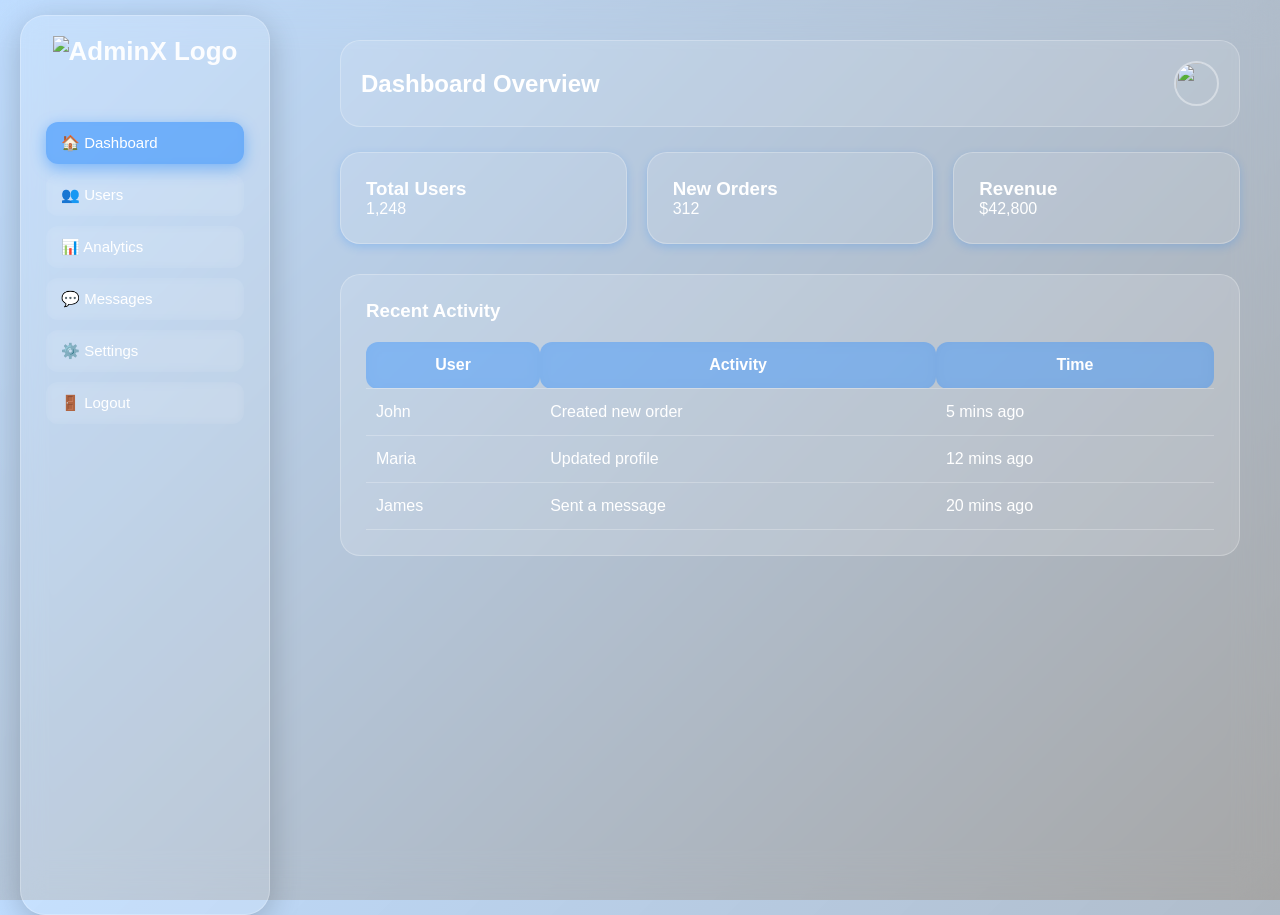
==== index.html @ 6571452d "Add files via upload" ====
<!DOCTYPE html>
<html lang="en">
<head>
    <meta charset="UTF-8">
    <meta name="viewport" content="width=device-width, initial-scale=1.0">
    <title>Dashboard | AdminX</title>
    <link rel="stylesheet" href="assets/css/style.css">
</head>
<body>

    <!-- SIDEBAR -->
    <div class="sidebar">
        <div class="logo">
            <img src="assets/logo/logo.svg" alt="AdminX Logo">
        </div>

        <a href="index.html" class="active">🏠 Dashboard</a>
        <a href="users.html">👥 Users</a>
        <a href="analytics.html">📊 Analytics</a>
        <a href="messages.html">💬 Messages</a>
        <a href="settings.html">⚙️ Settings</a>
        <a href="login.html">🚪 Logout</a>
    </div>

    <!-- MAIN CONTENT -->
    <div class="main-content">

        <div class="topbar">
            <h2>Dashboard Overview</h2>
            <img src="assets/img/profile.jpg" class="user-img">
        </div>

        <div class="card-row">
            <div class="small-card">
                <h3>Total Users</h3>
                <p>1,248</p>
            </div>
            <div class="small-card">
                <h3>New Orders</h3>
                <p>312</p>
            </div>
            <div class="small-card">
                <h3>Revenue</h3>
                <p>$42,800</p>
            </div>
        </div>

        <div class="glass-card">
            <h3>Recent Activity</h3>
            <table>
                <tr>
                    <th>User</th>
                    <th>Activity</th>
                    <th>Time</th>
                </tr>
                <tr>
                    <td>John</td>
                    <td>Created new order</td>
                    <td>5 mins ago</td>
                </tr>
                <tr>
                    <td>Maria</td>
                    <td>Updated profile</td>
                    <td>12 mins ago</td>
                </tr>
                <tr>
                    <td>James</td>
                    <td>Sent a message</td>
                    <td>20 mins ago</td>
                </tr>
            </table>
        </div>

    </div>

</body>
</html>
---- assets/css/style.css ----
/* -------------------------------------------------
   GLOBAL STYLES — Glassmorphism Admin Dashboard
   Theme: Blue (Premium)
---------------------------------------------------*/

* {
    margin: 0;
    padding: 0;
    box-sizing: border-box;
    font-family: "Poppins", sans-serif;
}

body {
    background: linear-gradient(135deg, rgba(0, 119, 255, 0.25), rgba(0, 0, 0, 0.35)),
                url('../img/bg.jpg');
    background-size: cover;
    background-position: center;
    backdrop-filter: blur(20px);
    height: 100vh;
    overflow-x: hidden;
}

/* -------------------------------------------------
   SIDEBAR (Rounded Glass)
---------------------------------------------------*/
.sidebar {
    width: 250px;
    height: 100vh;
    position: fixed;
    left: 20px;
    top: 15px;
    border-radius: 25px;
    padding: 20px 25px;
    background: rgba(255, 255, 255, 0.12);
    border: 1px solid rgba(255, 255, 255, 0.25);
    box-shadow: 0 8px 32px rgba(0, 0, 0, 0.2);
    backdrop-filter: blur(15px);
}

.logo {
    font-size: 26px;
    font-weight: 700;
    color: white;
    margin-bottom: 30px;
    text-align: center;
}
.logo img {
    width: 160px;
    opacity: 0.95;
    margin-bottom: 25px;
}

.sidebar a {
    display: block;
    padding: 12px 15px;
    margin: 10px 0;
    color: white;
    text-decoration: none;
    font-size: 15px;
    border-radius: 12px;
    transition: 0.3s;
    backdrop-filter: blur(5px);
}

.sidebar a:hover,
.sidebar .active {
    background: rgba(0, 119, 255, 0.45);
    box-shadow: 0 4px 15px rgba(0, 119, 255, 0.4);
}

/* Sidebar icon style */
.icon {
    margin-right: 10px;
    font-size: 18px;
}

/* -------------------------------------------------
   MAIN CONTENT
---------------------------------------------------*/
.main-content {
    margin-left: 300px;
    padding: 40px;
    color: white;
}

/* -------------------------------------------------
   TOPBAR (Glass)
---------------------------------------------------*/
.topbar {
    width: 100%;
    padding: 20px;
    background: rgba(255, 255, 255, 0.12);
    border-radius: 20px;
    border: 1px solid rgba(255, 255, 255, 0.25);
    backdrop-filter: blur(10px);
    display: flex;
    justify-content: space-between;
    align-items: center;
}

.user-img {
    width: 45px;
    height: 45px;
    border-radius: 50%;
    border: 2px solid rgba(255, 255, 255, 0.4);
}

/* -------------------------------------------------
   CARD / GLASS PANELS
---------------------------------------------------*/
.glass-card {
    background: rgba(255, 255, 255, 0.15);
    padding: 25px;
    border-radius: 20px;
    border: 1px solid rgba(255, 255, 255, 0.25);
    backdrop-filter: blur(12px);
    margin-top: 30px;
    color: white;
}

.card-row {
    display: flex;
    gap: 20px;
    margin-top: 25px;
}

.small-card {
    flex: 1;
    padding: 25px;
    border-radius: 20px;
    background: rgba(255, 255, 255, 0.10);
    border: 1px solid rgba(255, 255, 255, 0.25);
    backdrop-filter: blur(10px);
    box-shadow: 0 3px 10px rgba(0, 119, 255, 0.2);
    text-align: left;
}

/* -------------------------------------------------
   TABLE (Glass Table)
---------------------------------------------------*/
table {
    width: 100%;
    border-collapse: collapse;
    color: white;
    margin-top: 20px;
}

th, td {
    padding: 14px 10px;
    border-bottom: 1px solid rgba(255, 255, 255, 0.25);
}

th {
    background: rgba(0, 119, 255, 0.35);
    backdrop-filter: blur(8px);
    border-radius: 12px;
}

/* -------------------------------------------------
   FORMS (Settings + Login + Signup)
---------------------------------------------------*/
.form-card h3 {
    margin-bottom: 15px;
}

input, select {
    width: 100%;
    padding: 12px;
    margin: 10px 0 20px;
    border-radius: 12px;
    border: none;
    outline: none;
    background: rgba(255, 255, 255, 0.2);
    color: white;
    backdrop-filter: blur(6px);
}

.save-btn {
    width: 100%;
    padding: 14px;
    border: none;
    border-radius: 12px;
    background: rgba(0, 119, 255, 0.65);
    box-shadow: 0 4px 12px rgba(0, 119, 255, 0.4);
    color: white;
    font-size: 16px;
    cursor: pointer;
    margin-top: 15px;
    transition: 0.3s;
}

.save-btn:hover {
    background: rgba(0, 119, 255, 0.9);
}

/* -------------------------------------------------
   TOGGLE SWITCH (Settings Preferences)
---------------------------------------------------*/
.toggle-row {
    display: flex;
    justify-content: space-between;
    margin: 15px 0;
}

.toggle-switch {
    position: relative;
    width: 50px;
    height: 25px;
}

.toggle-switch input {
    display: none;
}

.slider {
    position: absolute;
    cursor: pointer;
    background: rgba(255, 255, 255, 0.4);
    border-radius: 34px;
    top: 0; left: 0; right: 0; bottom: 0;
    transition: 0.4s;
}

.slider:before {
    position: absolute;
    content: "";
    height: 19px;
    width: 19px;
    left: 3px;
    bottom: 3px;
    background: white;
    border-radius: 50%;
    transition: 0.4s;
}

input:checked + .slider {
    background: rgba(0, 119, 255, 0.9);
}

input:checked + .slider:before {
    transform: translateX(24px);
}

/* -------------------------------------------------
   RESPONSIVE DESIGN
---------------------------------------------------*/
@media (max-width: 900px) {

    .sidebar {
        display: none;
    }

    .main-content {
        margin-left: 0;
    }

    body {
        padding: 15px;
    }

    .card-row {
        flex-direction: column;
    }
}

@media (max-width: 500px) {

    .topbar {
        flex-direction: column;
        gap: 10px;
        text-align: center;
    }

    .user-img {
        width: 38px;
        height: 38px;
    }
}
/* --- ANALYTICS PAGE --- */

.grid {
    display: grid;
    grid-template-columns: repeat(auto-fit, minmax(280px, 1fr));
    gap: 25px;
    margin-top: 25px;
}

.analytics-card {
    padding: 20px;
    background: rgba(255,255,255,0.25);
    border-radius: 18px;
    backdrop-filter: blur(18px);
    border: 1px solid rgba(255,255,255,0.25);
}

.analytics-card h3 {
    font-size: 20px;
    margin-bottom: 15px;
}

/* Fake Graph Visualization (placeholder) */
.fake-chart {
    width: 100%;
    height: 140px;
    background: linear-gradient(to right, #d7e8ff, #c2dcff);
    border-radius: 10px;
    opacity: 0.65;
}
/* --- USERS PAGE --- */

/* Search bar */
.search-box input {
    width: 100%;
    padding: 14px 18px;
    border-radius: 12px;
    border: 1px solid rgba(255,255,255,0.25);
    background: rgba(255,255,255,0.25);
    color: #000;
    backdrop-filter: blur(14px);
    font-size: 16px;
    outline: none;
}

/* Section title */
.section-title {
    margin: 30px 0 10px;
    font-size: 22px;
}

/* User Cards */
.user-card-grid {
    display: grid;
    grid-template-columns: repeat(auto-fit, minmax(230px, 1fr));
    gap: 25px;
}

.user-card {
    padding: 20px;
    text-align: center;
    border-radius: 18px;
    background: rgba(255,255,255,0.3);
    backdrop-filter: blur(18px);
    border: 1px solid rgba(255,255,255,0.25);
}

.user-card .avatar {
    width: 70px;
    height: 70px;
    background: #bcd3ff;
    border-radius: 50%;
    margin: 0 auto 10px;
}

/* Roles */
.role {
    padding: 3px 8px;
    border-radius: 8px;
    font-size: 13px;
    color: white;
}

.role.admin { background: #2b63ff; }
.role.editor { background: #ff8c2b; }
.role.viewer { background: #33b249; }

/* Table */
.table-container {
    overflow-x: auto;
}

.user-table {
    width: 100%;
    border-collapse: collapse;
    margin-top: 10px;
    backdrop-filter: blur(12px);
}

.user-table th,
.user-table td {
    padding: 14px 18px;
    text-align: left;
    border-bottom: 1px solid rgba(0,0,0,0.1);
}

/* Status Badges */
.status {
    padding: 4px 10px;
    border-radius: 10px;
    color: #fff;
    font-size: 13px;
}

.status.active { background: #33b249; }
.status.inactive { background: #d9534f; }

/* ---------- SETTINGS PAGE ---------- */

.settings-card {
    background: rgba(255,255,255,0.35);
    padding: 25px;
    border-radius: 18px;
    backdrop-filter: blur(18px);
    border: 1px solid rgba(255,255,255,0.25);
    margin-bottom: 30px;
}

/* Large avatar */
.avatar-large {
    width: 90px;
    height: 90px;
    background: #bcd3ff;
    border-radius: 50%;
    margin-bottom: 20px;
}

/* Input field styling */
.input-group {
    margin-bottom: 18px;
    display: flex;
    flex-direction: column;
}

.input-group label {
    font-size: 14px;
    margin-bottom: 5px;
}

.input-group input {
    padding: 12px;
    border-radius: 10px;
    background: rgba(255,255,255,0.35);
    border: 1px solid rgba(255,255,255,0.25);
    backdrop-filter: blur(14px);
    outline: none;
    font-size: 15px;
}

/* Toggle Switch */
.toggle-row {
    display: flex;
    justify-content: space-between;
    margin-bottom: 20px;
    font-size: 16px;
    align-items: center;
}

.switch {
    position: relative;
    width: 48px;
    height: 24px;
    display: inline-block;
}

.switch input {
    display: none;
}

.slider {
    position: absolute;
    cursor: pointer;
    background: #c7d8ff;
    border-radius: 34px;
    height: 100%;
    width: 100%;
    transition: 0.3s;
}

.slider::before {
    content: "";
    position: absolute;
    height: 18px;
    width: 18px;
    background: white;
    left: 3px;
    bottom: 3px;
    border-radius: 50%;
    transition: 0.3s;
}

/* Checked state */
.switch input:checked + .slider {
    background: #2b63ff;
}

.switch input:checked + .slider:before {
    transform: translateX(24px);
}

/* -------- REPORTS PAGE -------- */

.filters-bar {
    display: flex;
    gap: 20px;
    margin-bottom: 25px;
    flex-wrap: wrap;
}

.filters-bar select {
    padding: 12px;
    border-radius: 12px;
    border: 1px solid rgba(255,255,255,0.25);
    background: rgba(255,255,255,0.45);
    backdrop-filter: blur(14px);
    font-size: 15px;
}

.download-btn {
    padding: 12px 18px;
    border-radius: 10px;
    background: #2b63ff;
    color: white;
    border: none;
    cursor: pointer;
    font-size: 15px;
}

/* Report Cards */
.report-grid {
    display: grid;
    grid-template-columns: repeat(auto-fit, minmax(250px, 1fr));
    gap: 25px;
}

.report-card {
    padding: 20px;
    border-radius: 18px;
    background: rgba(255,255,255,0.35);
    backdrop-filter: blur(18px);
    border: 1px solid rgba(255,255,255,0.25);
}

.btn-small {
    display: inline-block;
    margin-top: 10px;
    padding: 8px 12px;
    background: #2b63ff;
    border-radius: 8px;
    color: white;
    font-size: 13px;
}

.report-table {
    width: 100%;
    border-collapse: collapse;
}

.report-table th,
.report-table td {
    padding: 14px;
    border-bottom: 1px solid rgba(0,0,0,0.1);
}

/* Status Colors */
.status.complete {
    background: #33b249;
    padding: 4px 12px;
    border-radius: 8px;
    color: white;
}

.status.pending {
    background: #ff8c2b;
    padding: 4px 12px;
    border-radius: 8px;
    color: white;
}

.status.progress {
    background: #2b63ff;
    padding: 4px 12px;
    border-radius: 8px;
    color: white;
}

/* -------- LOGIN PAGE -------- */

.login-body {
    height: 100vh;
    display: flex;
    align-items: center;
    justify-content: center;
    background: linear-gradient(135deg, #d7e8ff, #b0c8ff);
    font-family: 'Poppins', sans-serif;
}

/* Login box */
.login-container {
    width: 350px;
    padding: 30px;
    border-radius: 18px;
    background: rgba(255,255,255,0.25);
    backdrop-filter: blur(18px);
    border: 1px solid rgba(255,255,255,0.35);
    text-align: center;
}

.login-container h2 {
    font-size: 28px;
    margin-bottom: 5px;
}

.login-sub {
    font-size: 14px;
    opacity: 0.8;
    margin-bottom: 25px;
}

/* Inputs reused from previous pages */
.login-container .input-group input {
    background: rgba(255,255,255,0.5);
}

/* Login button */
.login-btn {
    width: 100%;
    padding: 12px;
    background: #2b63ff;
    border-radius: 12px;
    border: none;
    color: white;
    font-size: 16px;
    margin-top: 10px;
    cursor: pointer;
}

.login-footer {
    margin-top: 15px;
    font-size: 13px;
}

.login-footer a {
    color: #2b63ff;
    text-decoration: none;
}
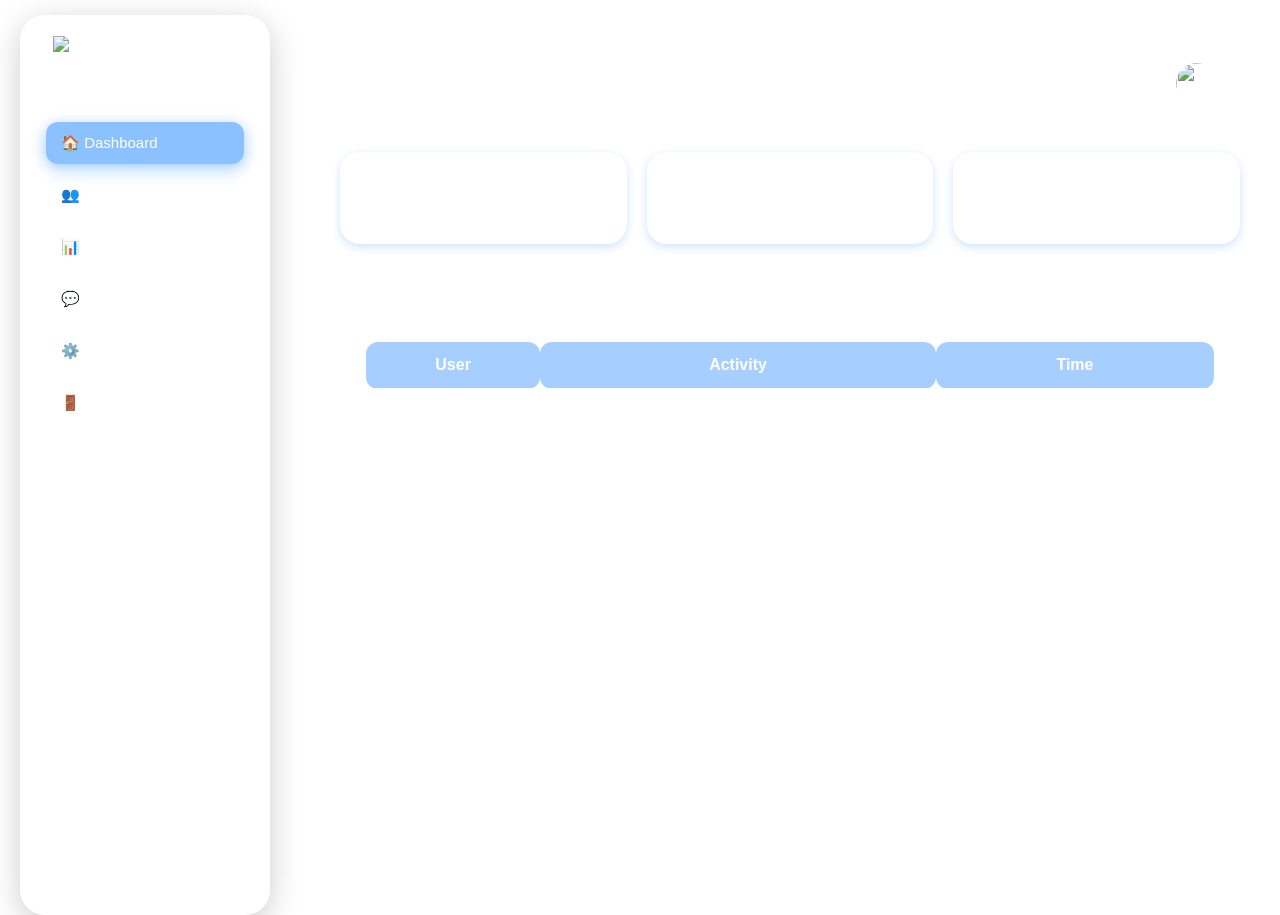
==== commit 4923cac8: "my first commit" ====
--- a/index.html
+++ b/index.html
@@ -1,77 +1,77 @@
-<!DOCTYPE html>
-<html lang="en">
-<head>
-    <meta charset="UTF-8">
-    <meta name="viewport" content="width=device-width, initial-scale=1.0">
-    <title>Dashboard | AdminX</title>
-    <link rel="stylesheet" href="assets/css/style.css">
-</head>
-<body>
-
-    <!-- SIDEBAR -->
-    <div class="sidebar">
-        <div class="logo">
-            <img src="assets/logo/logo.svg" alt="AdminX Logo">
-        </div>
-
-        <a href="index.html" class="active">🏠 Dashboard</a>
-        <a href="users.html">👥 Users</a>
-        <a href="analytics.html">📊 Analytics</a>
-        <a href="messages.html">💬 Messages</a>
-        <a href="settings.html">⚙️ Settings</a>
-        <a href="login.html">🚪 Logout</a>
-    </div>
-
-    <!-- MAIN CONTENT -->
-    <div class="main-content">
-
-        <div class="topbar">
-            <h2>Dashboard Overview</h2>
-            <img src="assets/img/profile.jpg" class="user-img">
-        </div>
-
-        <div class="card-row">
-            <div class="small-card">
-                <h3>Total Users</h3>
-                <p>1,248</p>
-            </div>
-            <div class="small-card">
-                <h3>New Orders</h3>
-                <p>312</p>
-            </div>
-            <div class="small-card">
-                <h3>Revenue</h3>
-                <p>$42,800</p>
-            </div>
-        </div>
-
-        <div class="glass-card">
-            <h3>Recent Activity</h3>
-            <table>
-                <tr>
-                    <th>User</th>
-                    <th>Activity</th>
-                    <th>Time</th>
-                </tr>
-                <tr>
-                    <td>John</td>
-                    <td>Created new order</td>
-                    <td>5 mins ago</td>
-                </tr>
-                <tr>
-                    <td>Maria</td>
-                    <td>Updated profile</td>
-                    <td>12 mins ago</td>
-                </tr>
-                <tr>
-                    <td>James</td>
-                    <td>Sent a message</td>
-                    <td>20 mins ago</td>
-                </tr>
-            </table>
-        </div>
-
-    </div>
-
-</body>
+<!DOCTYPE html>
+<html lang="en">
+<head>
+    <meta charset="UTF-8">
+    <meta name="viewport" content="width=device-width, initial-scale=1.0">
+    <title>Dashboard | AdminX</title>
+    <link rel="stylesheet" href="assets/css/style.css">
+</head>
+<body>
+
+    <!-- SIDEBAR -->
+    <div class="sidebar">
+        <div class="logo">
+            <img src="assets/logo/logo.svg" alt="AdminX Logo">
+        </div>
+
+        <a href="index.html" class="active">🏠 Dashboard</a>
+        <a href="users.html">👥 Users</a>
+        <a href="analytics.html">📊 Analytics</a>
+        <a href="messages.html">💬 Messages</a>
+        <a href="settings.html">⚙️ Settings</a>
+        <a href="login.html">🚪 Logout</a>
+    </div>
+
+    <!-- MAIN CONTENT -->
+    <div class="main-content">
+
+        <div class="topbar">
+            <h2>Dashboard Overview</h2>
+            <img src="assets/img/profile.jpg" class="user-img">
+        </div>
+
+        <div class="card-row">
+            <div class="small-card">
+                <h3>Total Users</h3>
+                <p>1,248</p>
+            </div>
+            <div class="small-card">
+                <h3>New Orders</h3>
+                <p>312</p>
+            </div>
+            <div class="small-card">
+                <h3>Revenue</h3>
+                <p>$42,800</p>
+            </div>
+        </div>
+
+        <div class="glass-card">
+            <h3>Recent Activity</h3>
+            <table>
+                <tr>
+                    <th>User</th>
+                    <th>Activity</th>
+                    <th>Time</th>
+                </tr>
+                <tr>
+                    <td>John</td>
+                    <td>Created new order</td>
+                    <td>5 mins ago</td>
+                </tr>
+                <tr>
+                    <td>Maria</td>
+                    <td>Updated profile</td>
+                    <td>12 mins ago</td>
+                </tr>
+                <tr>
+                    <td>James</td>
+                    <td>Sent a message</td>
+                    <td>20 mins ago</td>
+                </tr>
+            </table>
+        </div>
+
+    </div>
+
+</body>
 </html>
--- a/assets/css/style.css
+++ b/assets/css/style.css
@@ -1,634 +1,722 @@
-/* -------------------------------------------------
-   GLOBAL STYLES — Glassmorphism Admin Dashboard
-   Theme: Blue (Premium)
----------------------------------------------------*/
-
-* {
-    margin: 0;
-    padding: 0;
-    box-sizing: border-box;
-    font-family: "Poppins", sans-serif;
-}
-
-body {
-    background: linear-gradient(135deg, rgba(0, 119, 255, 0.25), rgba(0, 0, 0, 0.35)),
-                url('../img/bg.jpg');
-    background-size: cover;
-    background-position: center;
-    backdrop-filter: blur(20px);
-    height: 100vh;
-    overflow-x: hidden;
-}
-
-/* -------------------------------------------------
-   SIDEBAR (Rounded Glass)
----------------------------------------------------*/
-.sidebar {
-    width: 250px;
-    height: 100vh;
-    position: fixed;
-    left: 20px;
-    top: 15px;
-    border-radius: 25px;
-    padding: 20px 25px;
-    background: rgba(255, 255, 255, 0.12);
-    border: 1px solid rgba(255, 255, 255, 0.25);
-    box-shadow: 0 8px 32px rgba(0, 0, 0, 0.2);
-    backdrop-filter: blur(15px);
-}
-
-.logo {
-    font-size: 26px;
-    font-weight: 700;
-    color: white;
-    margin-bottom: 30px;
-    text-align: center;
-}
-.logo img {
-    width: 160px;
-    opacity: 0.95;
-    margin-bottom: 25px;
-}
-
-.sidebar a {
-    display: block;
-    padding: 12px 15px;
-    margin: 10px 0;
-    color: white;
-    text-decoration: none;
-    font-size: 15px;
-    border-radius: 12px;
-    transition: 0.3s;
-    backdrop-filter: blur(5px);
-}
-
-.sidebar a:hover,
-.sidebar .active {
-    background: rgba(0, 119, 255, 0.45);
-    box-shadow: 0 4px 15px rgba(0, 119, 255, 0.4);
-}
-
-/* Sidebar icon style */
-.icon {
-    margin-right: 10px;
-    font-size: 18px;
-}
-
-/* -------------------------------------------------
-   MAIN CONTENT
----------------------------------------------------*/
-.main-content {
-    margin-left: 300px;
-    padding: 40px;
-    color: white;
-}
-
-/* -------------------------------------------------
-   TOPBAR (Glass)
----------------------------------------------------*/
-.topbar {
-    width: 100%;
-    padding: 20px;
-    background: rgba(255, 255, 255, 0.12);
-    border-radius: 20px;
-    border: 1px solid rgba(255, 255, 255, 0.25);
-    backdrop-filter: blur(10px);
-    display: flex;
-    justify-content: space-between;
-    align-items: center;
-}
-
-.user-img {
-    width: 45px;
-    height: 45px;
-    border-radius: 50%;
-    border: 2px solid rgba(255, 255, 255, 0.4);
-}
-
-/* -------------------------------------------------
-   CARD / GLASS PANELS
----------------------------------------------------*/
-.glass-card {
-    background: rgba(255, 255, 255, 0.15);
-    padding: 25px;
-    border-radius: 20px;
-    border: 1px solid rgba(255, 255, 255, 0.25);
-    backdrop-filter: blur(12px);
-    margin-top: 30px;
-    color: white;
-}
-
-.card-row {
-    display: flex;
-    gap: 20px;
-    margin-top: 25px;
-}
-
-.small-card {
-    flex: 1;
-    padding: 25px;
-    border-radius: 20px;
-    background: rgba(255, 255, 255, 0.10);
-    border: 1px solid rgba(255, 255, 255, 0.25);
-    backdrop-filter: blur(10px);
-    box-shadow: 0 3px 10px rgba(0, 119, 255, 0.2);
-    text-align: left;
-}
-
-/* -------------------------------------------------
-   TABLE (Glass Table)
----------------------------------------------------*/
-table {
-    width: 100%;
-    border-collapse: collapse;
-    color: white;
-    margin-top: 20px;
-}
-
-th, td {
-    padding: 14px 10px;
-    border-bottom: 1px solid rgba(255, 255, 255, 0.25);
-}
-
-th {
-    background: rgba(0, 119, 255, 0.35);
-    backdrop-filter: blur(8px);
-    border-radius: 12px;
-}
-
-/* -------------------------------------------------
-   FORMS (Settings + Login + Signup)
----------------------------------------------------*/
-.form-card h3 {
-    margin-bottom: 15px;
-}
-
-input, select {
-    width: 100%;
-    padding: 12px;
-    margin: 10px 0 20px;
-    border-radius: 12px;
-    border: none;
-    outline: none;
-    background: rgba(255, 255, 255, 0.2);
-    color: white;
-    backdrop-filter: blur(6px);
-}
-
-.save-btn {
-    width: 100%;
-    padding: 14px;
-    border: none;
-    border-radius: 12px;
-    background: rgba(0, 119, 255, 0.65);
-    box-shadow: 0 4px 12px rgba(0, 119, 255, 0.4);
-    color: white;
-    font-size: 16px;
-    cursor: pointer;
-    margin-top: 15px;
-    transition: 0.3s;
-}
-
-.save-btn:hover {
-    background: rgba(0, 119, 255, 0.9);
-}
-
-/* -------------------------------------------------
-   TOGGLE SWITCH (Settings Preferences)
----------------------------------------------------*/
-.toggle-row {
-    display: flex;
-    justify-content: space-between;
-    margin: 15px 0;
-}
-
-.toggle-switch {
-    position: relative;
-    width: 50px;
-    height: 25px;
-}
-
-.toggle-switch input {
-    display: none;
-}
-
-.slider {
-    position: absolute;
-    cursor: pointer;
-    background: rgba(255, 255, 255, 0.4);
-    border-radius: 34px;
-    top: 0; left: 0; right: 0; bottom: 0;
-    transition: 0.4s;
-}
-
-.slider:before {
-    position: absolute;
-    content: "";
-    height: 19px;
-    width: 19px;
-    left: 3px;
-    bottom: 3px;
-    background: white;
-    border-radius: 50%;
-    transition: 0.4s;
-}
-
-input:checked + .slider {
-    background: rgba(0, 119, 255, 0.9);
-}
-
-input:checked + .slider:before {
-    transform: translateX(24px);
-}
-
-/* -------------------------------------------------
-   RESPONSIVE DESIGN
----------------------------------------------------*/
-@media (max-width: 900px) {
-
-    .sidebar {
-        display: none;
-    }
-
-    .main-content {
-        margin-left: 0;
-    }
-
-    body {
-        padding: 15px;
-    }
-
-    .card-row {
-        flex-direction: column;
-    }
-}
-
-@media (max-width: 500px) {
-
-    .topbar {
-        flex-direction: column;
-        gap: 10px;
-        text-align: center;
-    }
-
-    .user-img {
-        width: 38px;
-        height: 38px;
-    }
-}
-/* --- ANALYTICS PAGE --- */
-
-.grid {
-    display: grid;
-    grid-template-columns: repeat(auto-fit, minmax(280px, 1fr));
-    gap: 25px;
-    margin-top: 25px;
-}
-
-.analytics-card {
-    padding: 20px;
-    background: rgba(255,255,255,0.25);
-    border-radius: 18px;
-    backdrop-filter: blur(18px);
-    border: 1px solid rgba(255,255,255,0.25);
-}
-
-.analytics-card h3 {
-    font-size: 20px;
-    margin-bottom: 15px;
-}
-
-/* Fake Graph Visualization (placeholder) */
-.fake-chart {
-    width: 100%;
-    height: 140px;
-    background: linear-gradient(to right, #d7e8ff, #c2dcff);
-    border-radius: 10px;
-    opacity: 0.65;
-}
-/* --- USERS PAGE --- */
-
-/* Search bar */
-.search-box input {
-    width: 100%;
-    padding: 14px 18px;
-    border-radius: 12px;
-    border: 1px solid rgba(255,255,255,0.25);
-    background: rgba(255,255,255,0.25);
-    color: #000;
-    backdrop-filter: blur(14px);
-    font-size: 16px;
-    outline: none;
-}
-
-/* Section title */
-.section-title {
-    margin: 30px 0 10px;
-    font-size: 22px;
-}
-
-/* User Cards */
-.user-card-grid {
-    display: grid;
-    grid-template-columns: repeat(auto-fit, minmax(230px, 1fr));
-    gap: 25px;
-}
-
-.user-card {
-    padding: 20px;
-    text-align: center;
-    border-radius: 18px;
-    background: rgba(255,255,255,0.3);
-    backdrop-filter: blur(18px);
-    border: 1px solid rgba(255,255,255,0.25);
-}
-
-.user-card .avatar {
-    width: 70px;
-    height: 70px;
-    background: #bcd3ff;
-    border-radius: 50%;
-    margin: 0 auto 10px;
-}
-
-/* Roles */
-.role {
-    padding: 3px 8px;
-    border-radius: 8px;
-    font-size: 13px;
-    color: white;
-}
-
-.role.admin { background: #2b63ff; }
-.role.editor { background: #ff8c2b; }
-.role.viewer { background: #33b249; }
-
-/* Table */
-.table-container {
-    overflow-x: auto;
-}
-
-.user-table {
-    width: 100%;
-    border-collapse: collapse;
-    margin-top: 10px;
-    backdrop-filter: blur(12px);
-}
-
-.user-table th,
-.user-table td {
-    padding: 14px 18px;
-    text-align: left;
-    border-bottom: 1px solid rgba(0,0,0,0.1);
-}
-
-/* Status Badges */
-.status {
-    padding: 4px 10px;
-    border-radius: 10px;
-    color: #fff;
-    font-size: 13px;
-}
-
-.status.active { background: #33b249; }
-.status.inactive { background: #d9534f; }
-
-/* ---------- SETTINGS PAGE ---------- */
-
-.settings-card {
-    background: rgba(255,255,255,0.35);
-    padding: 25px;
-    border-radius: 18px;
-    backdrop-filter: blur(18px);
-    border: 1px solid rgba(255,255,255,0.25);
-    margin-bottom: 30px;
-}
-
-/* Large avatar */
-.avatar-large {
-    width: 90px;
-    height: 90px;
-    background: #bcd3ff;
-    border-radius: 50%;
-    margin-bottom: 20px;
-}
-
-/* Input field styling */
-.input-group {
-    margin-bottom: 18px;
-    display: flex;
-    flex-direction: column;
-}
-
-.input-group label {
-    font-size: 14px;
-    margin-bottom: 5px;
-}
-
-.input-group input {
-    padding: 12px;
-    border-radius: 10px;
-    background: rgba(255,255,255,0.35);
-    border: 1px solid rgba(255,255,255,0.25);
-    backdrop-filter: blur(14px);
-    outline: none;
-    font-size: 15px;
-}
-
-/* Toggle Switch */
-.toggle-row {
-    display: flex;
-    justify-content: space-between;
-    margin-bottom: 20px;
-    font-size: 16px;
-    align-items: center;
-}
-
-.switch {
-    position: relative;
-    width: 48px;
-    height: 24px;
-    display: inline-block;
-}
-
-.switch input {
-    display: none;
-}
-
-.slider {
-    position: absolute;
-    cursor: pointer;
-    background: #c7d8ff;
-    border-radius: 34px;
-    height: 100%;
-    width: 100%;
-    transition: 0.3s;
-}
-
-.slider::before {
-    content: "";
-    position: absolute;
-    height: 18px;
-    width: 18px;
-    background: white;
-    left: 3px;
-    bottom: 3px;
-    border-radius: 50%;
-    transition: 0.3s;
-}
-
-/* Checked state */
-.switch input:checked + .slider {
-    background: #2b63ff;
-}
-
-.switch input:checked + .slider:before {
-    transform: translateX(24px);
-}
-
-/* -------- REPORTS PAGE -------- */
-
-.filters-bar {
-    display: flex;
-    gap: 20px;
-    margin-bottom: 25px;
-    flex-wrap: wrap;
-}
-
-.filters-bar select {
-    padding: 12px;
-    border-radius: 12px;
-    border: 1px solid rgba(255,255,255,0.25);
-    background: rgba(255,255,255,0.45);
-    backdrop-filter: blur(14px);
-    font-size: 15px;
-}
-
-.download-btn {
-    padding: 12px 18px;
-    border-radius: 10px;
-    background: #2b63ff;
-    color: white;
-    border: none;
-    cursor: pointer;
-    font-size: 15px;
-}
-
-/* Report Cards */
-.report-grid {
-    display: grid;
-    grid-template-columns: repeat(auto-fit, minmax(250px, 1fr));
-    gap: 25px;
-}
-
-.report-card {
-    padding: 20px;
-    border-radius: 18px;
-    background: rgba(255,255,255,0.35);
-    backdrop-filter: blur(18px);
-    border: 1px solid rgba(255,255,255,0.25);
-}
-
-.btn-small {
-    display: inline-block;
-    margin-top: 10px;
-    padding: 8px 12px;
-    background: #2b63ff;
-    border-radius: 8px;
-    color: white;
-    font-size: 13px;
-}
-
-.report-table {
-    width: 100%;
-    border-collapse: collapse;
-}
-
-.report-table th,
-.report-table td {
-    padding: 14px;
-    border-bottom: 1px solid rgba(0,0,0,0.1);
-}
-
-/* Status Colors */
-.status.complete {
-    background: #33b249;
-    padding: 4px 12px;
-    border-radius: 8px;
-    color: white;
-}
-
-.status.pending {
-    background: #ff8c2b;
-    padding: 4px 12px;
-    border-radius: 8px;
-    color: white;
-}
-
-.status.progress {
-    background: #2b63ff;
-    padding: 4px 12px;
-    border-radius: 8px;
-    color: white;
-}
-
-/* -------- LOGIN PAGE -------- */
-
-.login-body {
-    height: 100vh;
-    display: flex;
-    align-items: center;
-    justify-content: center;
-    background: linear-gradient(135deg, #d7e8ff, #b0c8ff);
-    font-family: 'Poppins', sans-serif;
-}
-
-/* Login box */
-.login-container {
-    width: 350px;
-    padding: 30px;
-    border-radius: 18px;
-    background: rgba(255,255,255,0.25);
-    backdrop-filter: blur(18px);
-    border: 1px solid rgba(255,255,255,0.35);
-    text-align: center;
-}
-
-.login-container h2 {
-    font-size: 28px;
-    margin-bottom: 5px;
-}
-
-.login-sub {
-    font-size: 14px;
-    opacity: 0.8;
-    margin-bottom: 25px;
-}
-
-/* Inputs reused from previous pages */
-.login-container .input-group input {
-    background: rgba(255,255,255,0.5);
-}
-
-/* Login button */
-.login-btn {
-    width: 100%;
-    padding: 12px;
-    background: #2b63ff;
-    border-radius: 12px;
-    border: none;
-    color: white;
-    font-size: 16px;
-    margin-top: 10px;
-    cursor: pointer;
-}
-
-.login-footer {
-    margin-top: 15px;
-    font-size: 13px;
-}
-
-.login-footer a {
-    color: #2b63ff;
-    text-decoration: none;
+
+* {
+    margin: 0;
+    padding: 0;
+    box-sizing: border-box;
+    font-family: "Poppins", sans-serif;
+}
+
+body {
+    background: linear-gradient(135deg, rgba(#0F172A), rgba(0, 0, 0, 0.35)),
+                url('../img/bg.jpg');
+    background-size: cover;
+    background-position: center;
+    backdrop-filter: blur(20px);
+    height: 100vh;
+    overflow-x: hidden;
+}
+
+/* -------------------------------------------------
+   SIDEBAR (Rounded Glass)
+---------------------------------------------------*/
+.sidebar {
+    width: 250px;
+    height: 100vh;
+    position: fixed;
+    left: 20px;
+    top: 15px;
+    border-radius: 25px;
+    padding: 20px 25px;
+    background: rgba(255, 255, 255, 0.12);
+    border: 1px solid rgba(255, 255, 255, 0.25);
+    box-shadow: 0 8px 32px rgba(0, 0, 0, 0.2);
+    backdrop-filter: blur(15px);
+}
+
+.logo {
+    font-size: 26px;
+    font-weight: 700;
+    color: white;
+    margin-bottom: 30px;
+    text-align: center;
+}
+.logo img {
+    width: 160px;
+    opacity: 0.95;
+    margin-bottom: 25px;
+}
+
+.sidebar a {
+    display: block;
+    padding: 12px 15px;
+    margin: 10px 0;
+    color: white;
+    text-decoration: none;
+    font-size: 15px;
+    border-radius: 12px;
+    transition: 0.3s;
+    backdrop-filter: blur(5px);
+}
+
+.sidebar a:hover,
+.sidebar .active {
+    background: rgba(0, 119, 255, 0.45);
+    box-shadow: 0 4px 15px rgba(0, 119, 255, 0.4);
+}
+
+/* Sidebar icon style */
+.icon {
+    margin-right: 10px;
+    font-size: 18px;
+}
+
+/* -------------------------------------------------
+   MAIN CONTENT
+---------------------------------------------------*/
+.main-content {
+    margin-left: 300px;
+    padding: 40px;
+    color: white;
+}
+
+/* -------------------------------------------------
+   TOPBAR (Glass)
+---------------------------------------------------*/
+.topbar {
+    width: 100%;
+    padding: 20px;
+    background: rgba(255, 255, 255, 0.12);
+    border-radius: 20px;
+    border: 1px solid rgba(255, 255, 255, 0.25);
+    backdrop-filter: blur(10px);
+    display: flex;
+    justify-content: space-between;
+    align-items: center;
+}
+
+.user-img {
+    width: 45px;
+    height: 45px;
+    border-radius: 50%;
+    border: 2px solid rgba(255, 255, 255, 0.4);
+}
+
+/* -------------------------------------------------
+   CARD / GLASS PANELS
+---------------------------------------------------*/
+.glass-card {
+    background: rgba(255, 255, 255, 0.15);
+    padding: 25px;
+    border-radius: 20px;
+    border: 1px solid rgba(255, 255, 255, 0.25);
+    backdrop-filter: blur(12px);
+    margin-top: 30px;
+    color: white;
+}
+
+.card-row {
+    display: flex;
+    gap: 20px;
+    margin-top: 25px;
+}
+
+.small-card {
+    flex: 1;
+    padding: 25px;
+    border-radius: 20px;
+    background: rgba(255, 255, 255, 0.10);
+    border: 1px solid rgba(255, 255, 255, 0.25);
+    backdrop-filter: blur(10px);
+    box-shadow: 0 3px 10px rgba(0, 119, 255, 0.2);
+    text-align: left;
+}
+
+/* -------------------------------------------------
+   TABLE (Glass Table)
+---------------------------------------------------*/
+table {
+    width: 100%;
+    border-collapse: collapse;
+    color: white;
+    margin-top: 20px;
+}
+
+th, td {
+    padding: 14px 10px;
+    border-bottom: 1px solid rgba(255, 255, 255, 0.25);
+}
+
+th {
+    background: rgba(0, 119, 255, 0.35);
+    backdrop-filter: blur(8px);
+    border-radius: 12px;
+}
+
+/* -------------------------------------------------
+   FORMS (Settings + Login + Signup)
+---------------------------------------------------*/
+.form-card h3 {
+    margin-bottom: 15px;
+}
+
+input, select {
+    width: 100%;
+    padding: 12px;
+    margin: 10px 0 20px;
+    border-radius: 12px;
+    border: none;
+    outline: none;
+    background: rgba(255, 255, 255, 0.2);
+    color: white;
+    backdrop-filter: blur(6px);
+}
+
+.save-btn {
+    width: 100%;
+    padding: 14px;
+    border: none;
+    border-radius: 12px;
+    background: rgba(0, 119, 255, 0.65);
+    box-shadow: 0 4px 12px rgba(0, 119, 255, 0.4);
+    color: white;
+    font-size: 16px;
+    cursor: pointer;
+    margin-top: 15px;
+    transition: 0.3s;
+}
+
+.save-btn:hover {
+    background: rgba(0, 119, 255, 0.9);
+}
+
+/* -------------------------------------------------
+   TOGGLE SWITCH (Settings Preferences)
+---------------------------------------------------*/
+.toggle-row {
+    display: flex;
+    justify-content: space-between;
+    margin: 15px 0;
+}
+
+.toggle-switch {
+    position: relative;
+    width: 50px;
+    height: 25px;
+}
+
+.toggle-switch input {
+    display: none;
+}
+
+.slider {
+    position: absolute;
+    cursor: pointer;
+    background: rgba(255, 255, 255, 0.4);
+    border-radius: 34px;
+    top: 0; left: 0; right: 0; bottom: 0;
+    transition: 0.4s;
+}
+
+.slider:before {
+    position: absolute;
+    content: "";
+    height: 19px;
+    width: 19px;
+    left: 3px;
+    bottom: 3px;
+    background: white;
+    border-radius: 50%;
+    transition: 0.4s;
+}
+
+input:checked + .slider {
+    background: rgba(0, 119, 255, 0.9);
+}
+
+input:checked + .slider:before {
+    transform: translateX(24px);
+}
+
+/* -------------------------------------------------
+   RESPONSIVE DESIGN
+---------------------------------------------------*/
+@media (max-width: 900px) {
+
+    .sidebar {
+        display: none;
+    }
+
+    .main-content {
+        margin-left: 0;
+    }
+
+    body {
+        padding: 15px;
+    }
+
+    .card-row {
+        flex-direction: column;
+    }
+}
+
+@media (max-width: 500px) {
+
+    .topbar {
+        flex-direction: column;
+        gap: 10px;
+        text-align: center;
+    }
+
+    .user-img {
+        width: 38px;
+        height: 38px;
+    }
+}
+/* --- ANALYTICS PAGE --- */
+
+.grid {
+    display: grid;
+    grid-template-columns: repeat(auto-fit, minmax(280px, 1fr));
+    gap: 25px;
+    margin-top: 25px;
+}
+
+.analytics-card {
+    padding: 20px;
+    background: rgba(255,255,255,0.25);
+    border-radius: 18px;
+    backdrop-filter: blur(18px);
+    border: 1px solid rgba(255,255,255,0.25);
+}
+
+.analytics-card h3 {
+    font-size: 20px;
+    margin-bottom: 15px;
+}
+
+/* Fake Graph Visualization (placeholder) */
+.fake-chart {
+    width: 100%;
+    height: 140px;
+    background: linear-gradient(to right, #d7e8ff, #c2dcff);
+    border-radius: 10px;
+    opacity: 0.65;
+}
+/* --- USERS PAGE --- */
+
+/* Search bar */
+.search-box input {
+    width: 100%;
+    padding: 14px 18px;
+    border-radius: 12px;
+    border: 1px solid rgba(255,255,255,0.25);
+    background: rgba(255,255,255,0.25);
+    color: #000;
+    backdrop-filter: blur(14px);
+    font-size: 16px;
+    outline: none;
+}
+
+/* Section title */
+.section-title {
+    margin: 30px 0 10px;
+    font-size: 22px;
+}
+
+/* User Cards */
+.user-card-grid {
+    display: grid;
+    grid-template-columns: repeat(auto-fit, minmax(230px, 1fr));
+    gap: 25px;
+}
+
+.user-card {
+    padding: 20px;
+    text-align: center;
+    border-radius: 18px;
+    background: rgba(255,255,255,0.3);
+    backdrop-filter: blur(18px);
+    border: 1px solid rgba(255,255,255,0.25);
+}
+
+.user-card .avatar {
+    width: 70px;
+    height: 70px;
+    background: #bcd3ff;
+    border-radius: 50%;
+    margin: 0 auto 10px;
+}
+
+/* Roles */
+.role {
+    padding: 3px 8px;
+    border-radius: 8px;
+    font-size: 13px;
+    color: white;
+}
+
+.role.admin { background: #2b63ff; }
+.role.editor { background: #ff8c2b; }
+.role.viewer { background: #33b249; }
+
+/* Table */
+.table-container {
+    overflow-x: auto;
+}
+
+.user-table {
+    width: 100%;
+    border-collapse: collapse;
+    margin-top: 10px;
+    backdrop-filter: blur(12px);
+}
+
+.user-table th,
+.user-table td {
+    padding: 14px 18px;
+    text-align: left;
+    border-bottom: 1px solid rgba(0,0,0,0.1);
+}
+
+/* Status Badges */
+.status {
+    padding: 4px 10px;
+    border-radius: 10px;
+    color: #fff;
+    font-size: 13px;
+}
+
+.status.active { background: #33b249; }
+.status.inactive { background: #d9534f; }
+
+/* ---------- SETTINGS PAGE ---------- */
+
+.settings-card {
+    background: rgba(255,255,255,0.35);
+    padding: 25px;
+    border-radius: 18px;
+    backdrop-filter: blur(18px);
+    border: 1px solid rgba(255,255,255,0.25);
+    margin-bottom: 30px;
+}
+
+/* Large avatar */
+.avatar-large {
+    width: 90px;
+    height: 90px;
+    background: #bcd3ff;
+    border-radius: 50%;
+    margin-bottom: 20px;
+}
+
+/* Input field styling */
+.input-group {
+    margin-bottom: 18px;
+    display: flex;
+    flex-direction: column;
+}
+
+.input-group label {
+    font-size: 14px;
+    margin-bottom: 5px;
+}
+
+.input-group input {
+    padding: 12px;
+    border-radius: 10px;
+    background: rgba(255,255,255,0.35);
+    border: 1px solid rgba(255,255,255,0.25);
+    backdrop-filter: blur(14px);
+    outline: none;
+    font-size: 15px;
+}
+
+/* Toggle Switch */
+.toggle-row {
+    display: flex;
+    justify-content: space-between;
+    margin-bottom: 20px;
+    font-size: 16px;
+    align-items: center;
+}
+
+.switch {
+    position: relative;
+    width: 48px;
+    height: 24px;
+    display: inline-block;
+}
+
+.switch input {
+    display: none;
+}
+
+.slider {
+    position: absolute;
+    cursor: pointer;
+    background: #c7d8ff;
+    border-radius: 34px;
+    height: 100%;
+    width: 100%;
+    transition: 0.3s;
+}
+
+.slider::before {
+    content: "";
+    position: absolute;
+    height: 18px;
+    width: 18px;
+    background: white;
+    left: 3px;
+    bottom: 3px;
+    border-radius: 50%;
+    transition: 0.3s;
+}
+
+/* Checked state */
+.switch input:checked + .slider {
+    background: #2b63ff;
+}
+
+.switch input:checked + .slider:before {
+    transform: translateX(24px);
+}
+
+/* -------- REPORTS PAGE -------- */
+
+.filters-bar {
+    display: flex;
+    gap: 20px;
+    margin-bottom: 25px;
+    flex-wrap: wrap;
+}
+
+.filters-bar select {
+    padding: 12px;
+    border-radius: 12px;
+    border: 1px solid rgba(255,255,255,0.25);
+    background: rgba(255,255,255,0.45);
+    backdrop-filter: blur(14px);
+    font-size: 15px;
+}
+
+.download-btn {
+    padding: 12px 18px;
+    border-radius: 10px;
+    background: #2b63ff;
+    color: white;
+    border: none;
+    cursor: pointer;
+    font-size: 15px;
+}
+
+/* Report Cards */
+.report-grid {
+    display: grid;
+    grid-template-columns: repeat(auto-fit, minmax(250px, 1fr));
+    gap: 25px;
+}
+
+.report-card {
+    padding: 20px;
+    border-radius: 18px;
+    background: rgba(255,255,255,0.35);
+    backdrop-filter: blur(18px);
+    border: 1px solid rgba(255,255,255,0.25);
+}
+
+.btn-small {
+    display: inline-block;
+    margin-top: 10px;
+    padding: 8px 12px;
+    background: #2b63ff;
+    border-radius: 8px;
+    color: white;
+    font-size: 13px;
+}
+
+.report-table {
+    width: 100%;
+    border-collapse: collapse;
+}
+
+.report-table th,
+.report-table td {
+    padding: 14px;
+    border-bottom: 1px solid rgba(0,0,0,0.1);
+}
+
+/* Status Colors */
+.status.complete {
+    background: #33b249;
+    padding: 4px 12px;
+    border-radius: 8px;
+    color: white;
+}
+
+.status.pending {
+    background: #ff8c2b;
+    padding: 4px 12px;
+    border-radius: 8px;
+    color: white;
+}
+
+.status.progress {
+    background: #2b63ff;
+    padding: 4px 12px;
+    border-radius: 8px;
+    color: white;
+}
+
+/* -------- LOGIN PAGE -------- */
+
+.login-body {
+    height: 100vh;
+    display: flex;
+    align-items: center;
+    justify-content: center;
+    background: linear-gradient(135deg, #d7e8ff, #b0c8ff);
+    font-family: 'Poppins', sans-serif;
+}
+
+/* Login box */
+.login-container {
+    width: 350px;
+    padding: 30px;
+    border-radius: 18px;
+    background: rgba(255,255,255,0.25);
+    backdrop-filter: blur(18px);
+    border: 1px solid rgba(255,255,255,0.35);
+    text-align: center;
+}
+
+.login-container h2 {
+    font-size: 28px;
+    margin-bottom: 5px;
+}
+
+.login-sub {
+    font-size: 14px;
+    opacity: 0.8;
+    margin-bottom: 25px;
+}
+
+/* Inputs reused from previous pages */
+.login-container .input-group input {
+    background: rgba(255,255,255,0.5);
+}
+
+/* Login button */
+.login-btn {
+    width: 100%;
+    padding: 12px;
+    background: #2b63ff;
+    border-radius: 12px;
+    border: none;
+    color: white;
+    font-size: 16px;
+    margin-top: 10px;
+    cursor: pointer;
+}
+
+.login-footer {
+    margin-top: 15px;
+    font-size: 13px;
+}
+
+.login-footer a {
+    color: #2b63ff;
+    text-decoration: none;
+}
+/* ---------- SETTINGS PAGE ---------- */
+
+.settings-card {
+    background: rgba(255,255,255,0.35);
+    padding: 25px;
+    border-radius: 18px;
+    backdrop-filter: blur(18px);
+    border: 1px solid rgba(255,255,255,0.25);
+    margin-bottom: 30px;
+}
+
+/* Large avatar */
+.avatar-large {
+    width: 90px;
+    height: 90px;
+    background: #bcd3ff;
+    border-radius: 50%;
+    margin-bottom: 20px;
+}
+
+/* Input field styling */
+.input-group {
+    margin-bottom: 18px;
+    display: flex;
+    flex-direction: column;
+}
+
+.input-group label {
+    font-size: 14px;
+    margin-bottom: 5px;
+}
+
+.input-group input {
+    padding: 12px;
+    border-radius: 10px;
+    background: rgba(255,255,255,0.35);
+    border: 1px solid rgba(255,255,255,0.25);
+    backdrop-filter: blur(14px);
+    outline: none;
+    font-size: 15px;
+}
+
+/* Toggle Switch */
+.toggle-row {
+    display: flex;
+    justify-content: space-between;
+    margin-bottom: 20px;
+    font-size: 16px;
+    align-items: center;
+}
+
+.switch {
+    position: relative;
+    width: 48px;
+    height: 24px;
+    display: inline-block;
+}
+
+.switch input {
+    display: none;
+}
+
+.slider {
+    position: absolute;
+    cursor: pointer;
+    background: #c7d8ff;
+    border-radius: 34px;
+    height: 100%;
+    width: 100%;
+    transition: 0.3s;
+}
+
+.slider::before {
+    content: "";
+    position: absolute;
+    height: 18px;
+    width: 18px;
+    background: white;
+    left: 3px;
+    bottom: 3px;
+    border-radius: 50%;
+    transition: 0.3s;
+}
+
+/* Checked state */
+.switch input:checked + .slider {
+    background: #2b63ff;
+}
+
+.switch input:checked + .slider:before {
+    transform: translateX(24px);
 }
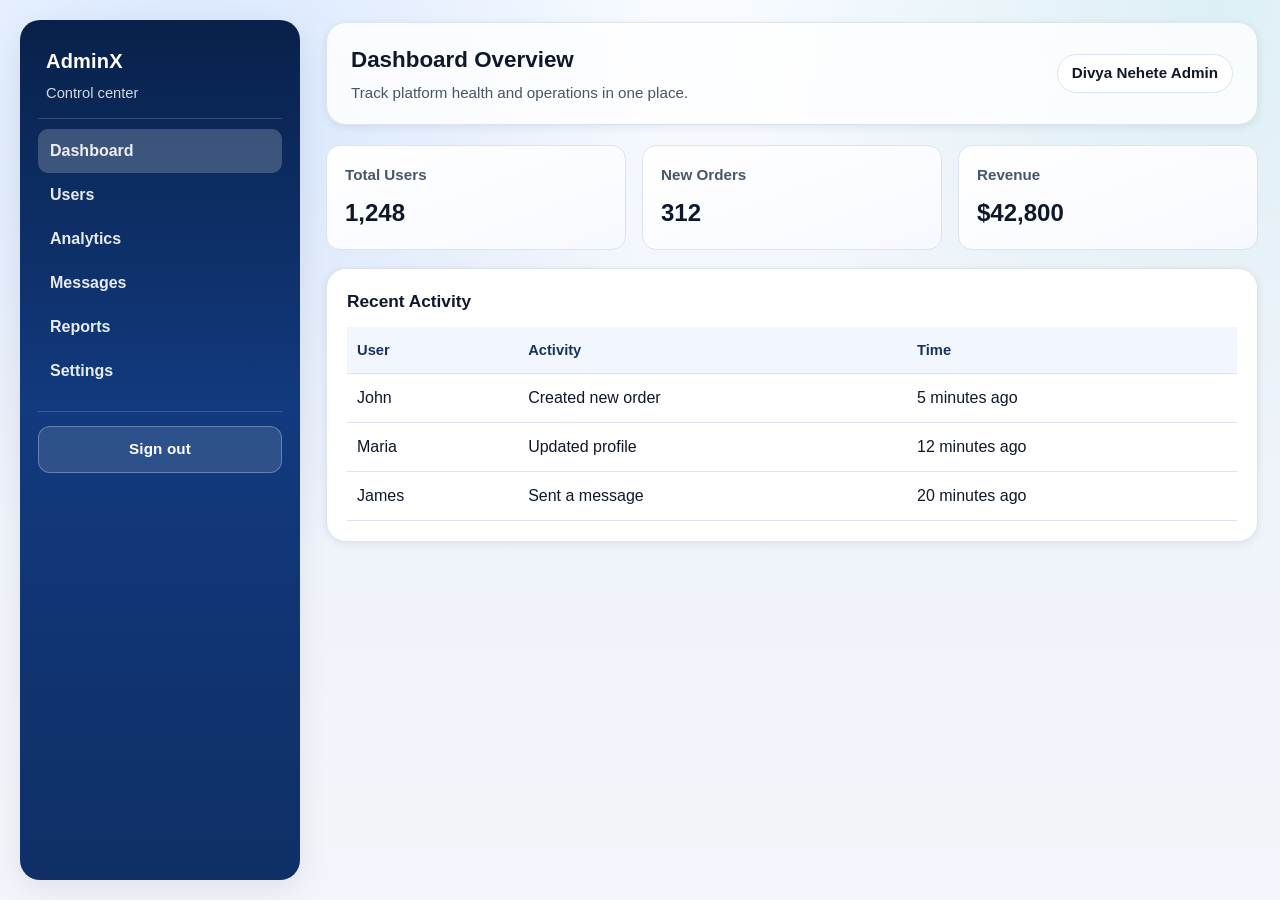
==== commit 260f7e92: "Refactor the code and added styles" ====
--- a/index.html
+++ b/index.html
@@ -1,77 +1,97 @@
-<!DOCTYPE html>
+<!doctype html>
 <html lang="en">
-<head>
-    <meta charset="UTF-8">
-    <meta name="viewport" content="width=device-width, initial-scale=1.0">
-    <title>Dashboard | AdminX</title>
-    <link rel="stylesheet" href="assets/css/style.css">
-</head>
-<body>
-
-    <!-- SIDEBAR -->
-    <div class="sidebar">
-        <div class="logo">
-            <img src="assets/logo/logo.svg" alt="AdminX Logo">
+  <head>
+    <meta charset="UTF-8" />
+    <meta name="viewport" content="width=device-width, initial-scale=1" />
+    <title>Dashboard Overview | AdminX</title>
+    <meta
+      name="description"
+      content="AdminX dashboard overview with key metrics and recent activity."
+    />
+    <meta name="robots" content="index,follow" />
+    <link rel="canonical" href="index.html" />
+    <link rel="stylesheet" href="assets/css/style.css" />
+  </head>
+  <body>
+    <div class="page">
+      <aside class="sidebar" aria-label="Primary navigation">
+        <div class="brand">
+          <h1>AdminX</h1>
+          <p>Control center</p>
         </div>
-
-        <a href="index.html" class="active">🏠 Dashboard</a>
-        <a href="users.html">👥 Users</a>
-        <a href="analytics.html">📊 Analytics</a>
-        <a href="messages.html">💬 Messages</a>
-        <a href="settings.html">⚙️ Settings</a>
-        <a href="login.html">🚪 Logout</a>
-    </div>
-
-    <!-- MAIN CONTENT -->
-    <div class="main-content">
-
-        <div class="topbar">
-            <h2>Dashboard Overview</h2>
-            <img src="assets/img/profile.jpg" class="user-img">
-        </div>
-
-        <div class="card-row">
-            <div class="small-card">
-                <h3>Total Users</h3>
-                <p>1,248</p>
-            </div>
-            <div class="small-card">
-                <h3>New Orders</h3>
-                <p>312</p>
-            </div>
-            <div class="small-card">
-                <h3>Revenue</h3>
-                <p>$42,800</p>
-            </div>
-        </div>
-
-        <div class="glass-card">
-            <h3>Recent Activity</h3>
+        <nav>
+          <ul class="nav-list">
+            <li
+              ><a class="active" aria-current="page" href="index.html"
+                >Dashboard</a
+              ></li
+            >
+            <li><a href="users.html">Users</a></li>
+            <li><a href="analytics.html">Analytics</a></li>
+            <li><a href="messages.html">Messages</a></li>
+            <li><a href="reports.html">Reports</a></li>
+            <li><a href="settings.html">Settings</a></li>
+          </ul>
+        </nav>
+        <div class="nav-footer"><a href="login.html">Sign out</a></div>
+      </aside>
+      <main class="content">
+        <header class="topbar">
+          <div>
+            <h1>Dashboard Overview</h1>
+            <p>Track platform health and operations in one place.</p>
+          </div>
+          <div class="user-chip"><strong>Divya Nehete Admin</strong></div>
+        </header>
+        <section aria-labelledby="kpi-heading">
+          <h2 class="sr-only" id="kpi-heading">KPIs</h2>
+          <div class="card-row">
+            <article class="small-card">
+              <h3>Total Users</h3>
+              <p>1,248</p>
+            </article>
+            <article class="small-card">
+              <h3>New Orders</h3>
+              <p>312</p>
+            </article>
+            <article class="small-card">
+              <h3>Revenue</h3>
+              <p>$42,800</p>
+            </article>
+          </div>
+        </section>
+        <section class="glass-card" aria-labelledby="activity-heading">
+          <h2 class="section-title" id="activity-heading">Recent Activity</h2>
+          <div class="table-container">
             <table>
+              <thead>
                 <tr>
-                    <th>User</th>
-                    <th>Activity</th>
-                    <th>Time</th>
+                  <th scope="col">User</th>
+                  <th scope="col">Activity</th>
+                  <th scope="col">Time</th>
+                </tr>
+              </thead>
+              <tbody>
+                <tr>
+                  <td>John</td>
+                  <td>Created new order</td>
+                  <td>5 minutes ago</td>
                 </tr>
                 <tr>
-                    <td>John</td>
-                    <td>Created new order</td>
-                    <td>5 mins ago</td>
+                  <td>Maria</td>
+                  <td>Updated profile</td>
+                  <td>12 minutes ago</td>
                 </tr>
                 <tr>
-                    <td>Maria</td>
-                    <td>Updated profile</td>
-                    <td>12 mins ago</td>
+                  <td>James</td>
+                  <td>Sent a message</td>
+                  <td>20 minutes ago</td>
                 </tr>
-                <tr>
-                    <td>James</td>
-                    <td>Sent a message</td>
-                    <td>20 mins ago</td>
-                </tr>
+              </tbody>
             </table>
-        </div>
-
+          </div>
+        </section>
+      </main>
     </div>
-
-</body>
-</html>+  </body>
+</html>
--- a/assets/css/style.css
+++ b/assets/css/style.css
@@ -1,722 +1,732 @@
+:root {
+  --bg: #f3f5fb;
+  --surface: #ffffff;
+  --text: #0f172a;
+  --muted: #475569;
+  --border: #dbe4f0;
+  --primary: #0b63f6;
+  --primary-strong: #084fcc;
+  --success: #0f9f6e;
+  --warning: #cc8a00;
+  --danger: #c53535;
+  --radius-sm: 10px;
+  --radius-md: 14px;
+  --radius-lg: 20px;
+  --shadow-sm: 0 2px 8px rgba(2, 12, 27, 0.08);
+  --shadow-md: 0 10px 30px rgba(2, 12, 27, 0.08);
+  --max-width: 1280px;
+}
 
 * {
-    margin: 0;
-    padding: 0;
-    box-sizing: border-box;
-    font-family: "Poppins", sans-serif;
-}
-
+  box-sizing: border-box;
+}
+
+html,
 body {
-    background: linear-gradient(135deg, rgba(#0F172A), rgba(0, 0, 0, 0.35)),
-                url('../img/bg.jpg');
-    background-size: cover;
-    background-position: center;
-    backdrop-filter: blur(20px);
-    height: 100vh;
-    overflow-x: hidden;
-}
-
-/* -------------------------------------------------
-   SIDEBAR (Rounded Glass)
----------------------------------------------------*/
+  margin: 0;
+  padding: 0;
+}
+
+body {
+  font-family: "Segoe UI", Tahoma, Geneva, Verdana, sans-serif;
+  color: var(--text);
+  background:
+    radial-gradient(circle at 15% 10%, rgba(11, 99, 246, 0.14), transparent 35%),
+    radial-gradient(circle at 95% 0, rgba(27, 154, 170, 0.12), transparent 32%),
+    linear-gradient(180deg, #f8fbff 0%, #eff3fa 55%, #f3f5fb 100%);
+  min-height: 100vh;
+  line-height: 1.5;
+}
+
+img {
+  max-width: 100%;
+  display: block;
+}
+
+a {
+  color: var(--primary);
+}
+
+.page {
+  max-width: var(--max-width);
+  margin: 0 auto;
+  display: grid;
+  grid-template-columns: 280px 1fr;
+  gap: 24px;
+  min-height: 100vh;
+  padding: 20px;
+}
+
 .sidebar {
-    width: 250px;
-    height: 100vh;
-    position: fixed;
-    left: 20px;
-    top: 15px;
-    border-radius: 25px;
-    padding: 20px 25px;
-    background: rgba(255, 255, 255, 0.12);
-    border: 1px solid rgba(255, 255, 255, 0.25);
-    box-shadow: 0 8px 32px rgba(0, 0, 0, 0.2);
-    backdrop-filter: blur(15px);
-}
-
-.logo {
-    font-size: 26px;
-    font-weight: 700;
-    color: white;
-    margin-bottom: 30px;
-    text-align: center;
-}
-.logo img {
-    width: 160px;
-    opacity: 0.95;
-    margin-bottom: 25px;
-}
-
-.sidebar a {
-    display: block;
-    padding: 12px 15px;
-    margin: 10px 0;
-    color: white;
-    text-decoration: none;
-    font-size: 15px;
-    border-radius: 12px;
-    transition: 0.3s;
-    backdrop-filter: blur(5px);
-}
-
-.sidebar a:hover,
-.sidebar .active {
-    background: rgba(0, 119, 255, 0.45);
-    box-shadow: 0 4px 15px rgba(0, 119, 255, 0.4);
-}
-
-/* Sidebar icon style */
-.icon {
-    margin-right: 10px;
-    font-size: 18px;
-}
-
-/* -------------------------------------------------
-   MAIN CONTENT
----------------------------------------------------*/
-.main-content {
-    margin-left: 300px;
-    padding: 40px;
-    color: white;
-}
-
-/* -------------------------------------------------
-   TOPBAR (Glass)
----------------------------------------------------*/
+  background: linear-gradient(180deg, #08214a 0%, #123a7e 45%, #0f2f66 100%);
+  color: #fff;
+  border-radius: var(--radius-lg);
+  padding: 26px 18px;
+  box-shadow: var(--shadow-md);
+  position: sticky;
+  top: 20px;
+  height: calc(100vh - 40px);
+  overflow: auto;
+}
+
+.brand {
+  padding: 0 8px 14px;
+  margin-bottom: 10px;
+  border-bottom: 1px solid rgba(255, 255, 255, 0.18);
+}
+
+.brand h1 {
+  margin: 0;
+  font-size: 1.25rem;
+  letter-spacing: 0.2px;
+}
+
+.brand p {
+  margin: 6px 0 0;
+  color: rgba(255, 255, 255, 0.82);
+  font-size: 0.92rem;
+}
+
+.nav-list,
+.sub-nav-list {
+  list-style: none;
+  margin: 0;
+  padding: 0;
+}
+
+.nav-list a,
+.sub-nav-list a {
+  color: rgba(255, 255, 255, 0.9);
+  text-decoration: none;
+  display: block;
+  padding: 10px 12px;
+  border-radius: var(--radius-sm);
+  font-weight: 600;
+  transition: background-color 0.2s ease;
+}
+
+.nav-list a:hover,
+.nav-list a.active,
+.sub-nav-list a:hover,
+.sub-nav-list a.active {
+  background: rgba(255, 255, 255, 0.2);
+}
+
+.sub-nav-title {
+  font-size: 0.8rem;
+  letter-spacing: 0.06em;
+  text-transform: uppercase;
+  color: rgba(255, 255, 255, 0.78);
+  margin: 1.125rem 0.75rem 0.5rem;
+  font-weight: 700;
+}
+
+.sub-nav-list a {
+  padding: 0.7em 0.9em;
+  font-size: 0.95rem;
+}
+
+.sub-nav-list a.active {
+  background: rgba(255, 255, 255, 0.24);
+  box-shadow: inset 0 0 0 1px rgba(255, 255, 255, 0.16);
+}
+
+.nav-footer {
+  margin-top: 1.125rem;
+  border-top: 1px solid rgba(255, 255, 255, 0.18);
+  padding-top: 0.875rem;
+}
+
+.nav-footer a {
+  display: inline-flex;
+  align-items: center;
+  justify-content: center;
+  width: 100%;
+  padding: 0.72em 1em;
+  border-radius: 0.75rem;
+  border: 1px solid rgba(255, 255, 255, 0.28);
+  background: rgba(255, 255, 255, 0.12);
+  color: #fff;
+  font-weight: 700;
+  font-size: 0.95rem;
+  text-decoration: none;
+  letter-spacing: 0.01em;
+  transition: background-color 0.2s ease, transform 0.2s ease, border-color 0.2s ease;
+}
+
+.nav-footer a:hover {
+  background: rgba(255, 255, 255, 0.24);
+  border-color: rgba(255, 255, 255, 0.45);
+  transform: translateY(-0.08rem);
+}
+
+.nav-footer a:active {
+  transform: translateY(0);
+}
+
+.content {
+  padding: 2px 2px 28px;
+}
+
 .topbar {
-    width: 100%;
-    padding: 20px;
-    background: rgba(255, 255, 255, 0.12);
-    border-radius: 20px;
-    border: 1px solid rgba(255, 255, 255, 0.25);
-    backdrop-filter: blur(10px);
-    display: flex;
-    justify-content: space-between;
-    align-items: center;
-}
-
-.user-img {
-    width: 45px;
-    height: 45px;
-    border-radius: 50%;
-    border: 2px solid rgba(255, 255, 255, 0.4);
-}
-
-/* -------------------------------------------------
-   CARD / GLASS PANELS
----------------------------------------------------*/
-.glass-card {
-    background: rgba(255, 255, 255, 0.15);
-    padding: 25px;
-    border-radius: 20px;
-    border: 1px solid rgba(255, 255, 255, 0.25);
-    backdrop-filter: blur(12px);
-    margin-top: 30px;
-    color: white;
-}
-
+  background: rgba(255, 255, 255, 0.82);
+  border: 1px solid var(--border);
+  border-radius: var(--radius-lg);
+  box-shadow: var(--shadow-sm);
+  padding: 20px 24px;
+  display: flex;
+  align-items: center;
+  justify-content: space-between;
+  gap: 14px;
+  margin-bottom: 20px;
+}
+
+.topbar h1,
+.topbar h2 {
+  margin: 0;
+  font-size: 1.4rem;
+}
+
+.topbar p {
+  margin: 5px 0 0;
+  color: var(--muted);
+  font-size: 0.95rem;
+}
+
+.user-chip {
+  display: flex;
+  align-items: center;
+  gap: 10px;
+  background: var(--surface);
+  border: 1px solid var(--border);
+  border-radius: 999px;
+  padding: 7px 14px;
+  white-space: nowrap;
+}
+
+.user-chip strong {
+  font-size: 0.95rem;
+}
+
+.card,
+.panel,
+.glass-card,
+.analytics-card,
+.settings-card,
+.user-card,
+.report-card,
+.message-list,
+.chat-area,
+.auth-box {
+  background: var(--surface);
+  border: 1px solid var(--border);
+  border-radius: var(--radius-lg);
+  box-shadow: var(--shadow-sm);
+}
+
+.card-grid,
 .card-row {
-    display: flex;
-    gap: 20px;
-    margin-top: 25px;
-}
-
-.small-card {
-    flex: 1;
-    padding: 25px;
-    border-radius: 20px;
-    background: rgba(255, 255, 255, 0.10);
-    border: 1px solid rgba(255, 255, 255, 0.25);
-    backdrop-filter: blur(10px);
-    box-shadow: 0 3px 10px rgba(0, 119, 255, 0.2);
-    text-align: left;
-}
-
-/* -------------------------------------------------
-   TABLE (Glass Table)
----------------------------------------------------*/
-table {
-    width: 100%;
-    border-collapse: collapse;
-    color: white;
-    margin-top: 20px;
-}
-
-th, td {
-    padding: 14px 10px;
-    border-bottom: 1px solid rgba(255, 255, 255, 0.25);
-}
-
-th {
-    background: rgba(0, 119, 255, 0.35);
-    backdrop-filter: blur(8px);
-    border-radius: 12px;
-}
-
-/* -------------------------------------------------
-   FORMS (Settings + Login + Signup)
----------------------------------------------------*/
-.form-card h3 {
-    margin-bottom: 15px;
-}
-
-input, select {
-    width: 100%;
-    padding: 12px;
-    margin: 10px 0 20px;
-    border-radius: 12px;
-    border: none;
-    outline: none;
-    background: rgba(255, 255, 255, 0.2);
-    color: white;
-    backdrop-filter: blur(6px);
-}
-
-.save-btn {
-    width: 100%;
-    padding: 14px;
-    border: none;
-    border-radius: 12px;
-    background: rgba(0, 119, 255, 0.65);
-    box-shadow: 0 4px 12px rgba(0, 119, 255, 0.4);
-    color: white;
-    font-size: 16px;
-    cursor: pointer;
-    margin-top: 15px;
-    transition: 0.3s;
-}
-
-.save-btn:hover {
-    background: rgba(0, 119, 255, 0.9);
-}
-
-/* -------------------------------------------------
-   TOGGLE SWITCH (Settings Preferences)
----------------------------------------------------*/
-.toggle-row {
-    display: flex;
-    justify-content: space-between;
-    margin: 15px 0;
-}
-
-.toggle-switch {
-    position: relative;
-    width: 50px;
-    height: 25px;
-}
-
-.toggle-switch input {
-    display: none;
-}
-
-.slider {
-    position: absolute;
-    cursor: pointer;
-    background: rgba(255, 255, 255, 0.4);
-    border-radius: 34px;
-    top: 0; left: 0; right: 0; bottom: 0;
-    transition: 0.4s;
-}
-
-.slider:before {
-    position: absolute;
-    content: "";
-    height: 19px;
-    width: 19px;
-    left: 3px;
-    bottom: 3px;
-    background: white;
-    border-radius: 50%;
-    transition: 0.4s;
-}
-
-input:checked + .slider {
-    background: rgba(0, 119, 255, 0.9);
-}
-
-input:checked + .slider:before {
-    transform: translateX(24px);
-}
-
-/* -------------------------------------------------
-   RESPONSIVE DESIGN
----------------------------------------------------*/
-@media (max-width: 900px) {
-
-    .sidebar {
-        display: none;
-    }
-
-    .main-content {
-        margin-left: 0;
-    }
-
-    body {
-        padding: 15px;
-    }
-
-    .card-row {
-        flex-direction: column;
-    }
-}
-
-@media (max-width: 500px) {
-
-    .topbar {
-        flex-direction: column;
-        gap: 10px;
-        text-align: center;
-    }
-
-    .user-img {
-        width: 38px;
-        height: 38px;
-    }
-}
-/* --- ANALYTICS PAGE --- */
-
-.grid {
-    display: grid;
-    grid-template-columns: repeat(auto-fit, minmax(280px, 1fr));
-    gap: 25px;
-    margin-top: 25px;
-}
-
-.analytics-card {
-    padding: 20px;
-    background: rgba(255,255,255,0.25);
-    border-radius: 18px;
-    backdrop-filter: blur(18px);
-    border: 1px solid rgba(255,255,255,0.25);
-}
-
+  display: grid;
+  grid-template-columns: repeat(3, minmax(0, 1fr));
+  gap: 16px;
+}
+
+.small-card,
+.stat-card {
+  background: linear-gradient(160deg, #ffffff 0%, #f6f9ff 100%);
+  border: 1px solid var(--border);
+  border-radius: var(--radius-md);
+  padding: 18px;
+}
+
+.small-card h3,
+.stat-card h3 {
+  margin: 0;
+  font-size: 0.95rem;
+  color: var(--muted);
+  font-weight: 600;
+}
+
+.small-card p,
+.stat-card p {
+  margin: 8px 0 0;
+  font-size: 1.5rem;
+  font-weight: 700;
+}
+
+.section,
+.panel,
+.glass-card,
+.settings-card,
+.report-card,
+.analytics-card,
+.message-list,
+.chat-area {
+  padding: 20px;
+  margin-top: 18px;
+}
+
+.settings-card {
+  padding: 1.35rem;
+  border-radius: 1rem;
+  background: linear-gradient(180deg, #ffffff 0%, #fbfdff 100%);
+}
+
+.section-title,
+.panel h3,
+.glass-card h3,
+.settings-card h2,
 .analytics-card h3 {
-    font-size: 20px;
-    margin-bottom: 15px;
-}
-
-/* Fake Graph Visualization (placeholder) */
+  margin-top: 0;
+  margin-bottom: 12px;
+  font-size: 1.08rem;
+}
+
+.grid,
+.report-grid,
+.user-card-grid {
+  display: grid;
+  gap: 16px;
+  grid-template-columns: repeat(auto-fit, minmax(240px, 1fr));
+}
+
 .fake-chart {
-    width: 100%;
-    height: 140px;
-    background: linear-gradient(to right, #d7e8ff, #c2dcff);
-    border-radius: 10px;
-    opacity: 0.65;
-}
-/* --- USERS PAGE --- */
-
-/* Search bar */
-.search-box input {
-    width: 100%;
-    padding: 14px 18px;
-    border-radius: 12px;
-    border: 1px solid rgba(255,255,255,0.25);
-    background: rgba(255,255,255,0.25);
-    color: #000;
-    backdrop-filter: blur(14px);
-    font-size: 16px;
-    outline: none;
-}
-
-/* Section title */
-.section-title {
-    margin: 30px 0 10px;
-    font-size: 22px;
-}
-
-/* User Cards */
-.user-card-grid {
-    display: grid;
-    grid-template-columns: repeat(auto-fit, minmax(230px, 1fr));
-    gap: 25px;
-}
-
-.user-card {
-    padding: 20px;
-    text-align: center;
-    border-radius: 18px;
-    background: rgba(255,255,255,0.3);
-    backdrop-filter: blur(18px);
-    border: 1px solid rgba(255,255,255,0.25);
-}
-
-.user-card .avatar {
-    width: 70px;
-    height: 70px;
-    background: #bcd3ff;
-    border-radius: 50%;
-    margin: 0 auto 10px;
-}
-
-/* Roles */
-.role {
-    padding: 3px 8px;
-    border-radius: 8px;
-    font-size: 13px;
-    color: white;
-}
-
-.role.admin { background: #2b63ff; }
-.role.editor { background: #ff8c2b; }
-.role.viewer { background: #33b249; }
-
-/* Table */
+  border-radius: var(--radius-sm);
+  height: 150px;
+  border: 1px solid var(--border);
+  background:
+    linear-gradient(180deg, rgba(11, 99, 246, 0.12), rgba(11, 99, 246, 0.02)),
+    repeating-linear-gradient(
+      90deg,
+      rgba(11, 99, 246, 0.15) 0,
+      rgba(11, 99, 246, 0.15) 2px,
+      transparent 2px,
+      transparent 24px
+    );
+}
+
 .table-container {
-    overflow-x: auto;
-}
-
-.user-table {
-    width: 100%;
-    border-collapse: collapse;
-    margin-top: 10px;
-    backdrop-filter: blur(12px);
-}
-
+  overflow-x: auto;
+}
+
+table,
+.user-table,
+.report-table {
+  width: 100%;
+  border-collapse: collapse;
+  border-spacing: 0;
+}
+
+th,
+td,
 .user-table th,
-.user-table td {
-    padding: 14px 18px;
-    text-align: left;
-    border-bottom: 1px solid rgba(0,0,0,0.1);
-}
-
-/* Status Badges */
-.status {
-    padding: 4px 10px;
-    border-radius: 10px;
-    color: #fff;
-    font-size: 13px;
-}
-
-.status.active { background: #33b249; }
-.status.inactive { background: #d9534f; }
-
-/* ---------- SETTINGS PAGE ---------- */
-
-.settings-card {
-    background: rgba(255,255,255,0.35);
-    padding: 25px;
-    border-radius: 18px;
-    backdrop-filter: blur(18px);
-    border: 1px solid rgba(255,255,255,0.25);
-    margin-bottom: 30px;
-}
-
-/* Large avatar */
-.avatar-large {
-    width: 90px;
-    height: 90px;
-    background: #bcd3ff;
-    border-radius: 50%;
-    margin-bottom: 20px;
-}
-
-/* Input field styling */
-.input-group {
-    margin-bottom: 18px;
-    display: flex;
-    flex-direction: column;
-}
-
-.input-group label {
-    font-size: 14px;
-    margin-bottom: 5px;
-}
-
-.input-group input {
-    padding: 12px;
-    border-radius: 10px;
-    background: rgba(255,255,255,0.35);
-    border: 1px solid rgba(255,255,255,0.25);
-    backdrop-filter: blur(14px);
-    outline: none;
-    font-size: 15px;
-}
-
-/* Toggle Switch */
-.toggle-row {
-    display: flex;
-    justify-content: space-between;
-    margin-bottom: 20px;
-    font-size: 16px;
-    align-items: center;
-}
-
-.switch {
-    position: relative;
-    width: 48px;
-    height: 24px;
-    display: inline-block;
-}
-
-.switch input {
-    display: none;
-}
-
-.slider {
-    position: absolute;
-    cursor: pointer;
-    background: #c7d8ff;
-    border-radius: 34px;
-    height: 100%;
-    width: 100%;
-    transition: 0.3s;
-}
-
-.slider::before {
-    content: "";
-    position: absolute;
-    height: 18px;
-    width: 18px;
-    background: white;
-    left: 3px;
-    bottom: 3px;
-    border-radius: 50%;
-    transition: 0.3s;
-}
-
-/* Checked state */
-.switch input:checked + .slider {
-    background: #2b63ff;
-}
-
-.switch input:checked + .slider:before {
-    transform: translateX(24px);
-}
-
-/* -------- REPORTS PAGE -------- */
-
-.filters-bar {
-    display: flex;
-    gap: 20px;
-    margin-bottom: 25px;
-    flex-wrap: wrap;
-}
-
-.filters-bar select {
-    padding: 12px;
-    border-radius: 12px;
-    border: 1px solid rgba(255,255,255,0.25);
-    background: rgba(255,255,255,0.45);
-    backdrop-filter: blur(14px);
-    font-size: 15px;
-}
-
-.download-btn {
-    padding: 12px 18px;
-    border-radius: 10px;
-    background: #2b63ff;
-    color: white;
-    border: none;
-    cursor: pointer;
-    font-size: 15px;
-}
-
-/* Report Cards */
-.report-grid {
-    display: grid;
-    grid-template-columns: repeat(auto-fit, minmax(250px, 1fr));
-    gap: 25px;
-}
-
-.report-card {
-    padding: 20px;
-    border-radius: 18px;
-    background: rgba(255,255,255,0.35);
-    backdrop-filter: blur(18px);
-    border: 1px solid rgba(255,255,255,0.25);
-}
-
-.btn-small {
-    display: inline-block;
-    margin-top: 10px;
-    padding: 8px 12px;
-    background: #2b63ff;
-    border-radius: 8px;
-    color: white;
-    font-size: 13px;
-}
-
-.report-table {
-    width: 100%;
-    border-collapse: collapse;
-}
-
+.user-table td,
 .report-table th,
 .report-table td {
+  text-align: left;
+  padding: 12px 10px;
+  border-bottom: 1px solid var(--border);
+}
+
+th,
+.user-table th,
+.report-table th {
+  color: #16335f;
+  font-weight: 700;
+  font-size: 0.92rem;
+  background: #f2f7ff;
+}
+
+input,
+select,
+textarea,
+button {
+  font: inherit;
+}
+
+input,
+select,
+textarea,
+.search-box input,
+.input-group input,
+.chat-input input {
+  width: 100%;
+  border: 1px solid #c9d6ea;
+  border-radius: 12px;
+  background: #fff;
+  color: var(--text);
+  padding: 11px 12px;
+}
+
+input::placeholder,
+textarea::placeholder {
+  color: #6b7b93;
+}
+
+input:focus-visible,
+select:focus-visible,
+textarea:focus-visible,
+a:focus-visible,
+button:focus-visible {
+  outline: 3px solid rgba(11, 99, 246, 0.28);
+  outline-offset: 1px;
+}
+
+.form-row {
+  display: grid;
+  grid-template-columns: repeat(2, minmax(0, 1fr));
+  gap: 14px;
+}
+
+.input-group {
+  margin-bottom: 14px;
+}
+
+.input-group label {
+  display: block;
+  margin-bottom: 6px;
+  color: #274166;
+  font-weight: 600;
+  font-size: 0.92rem;
+}
+
+button,
+.save-btn,
+.login-btn,
+.download-btn,
+.btn-small,
+.upload-btn {
+  border: 0;
+  border-radius: 12px;
+  background: var(--primary);
+  color: #fff;
+  padding: 11px 16px;
+  cursor: pointer;
+  text-decoration: none;
+  display: inline-flex;
+  align-items: center;
+  justify-content: center;
+  font-weight: 600;
+}
+
+button:hover,
+.save-btn:hover,
+.login-btn:hover,
+.download-btn:hover,
+.btn-small:hover,
+.upload-btn:hover {
+  background: var(--primary-strong);
+}
+
+.save-btn {
+  width: auto;
+  min-width: 160px;
+}
+
+.search-box {
+  margin-bottom: 6px;
+}
+
+.role,
+.status {
+  color: #fff;
+  padding: 4px 10px;
+  border-radius: 999px;
+  font-size: 0.8rem;
+  font-weight: 600;
+  display: inline-block;
+}
+
+.role.admin,
+.status.progress {
+  background: #1e60dd;
+}
+
+.role.editor,
+.status.pending {
+  background: #ad6d00;
+}
+
+.role.viewer,
+.status.active,
+.status.complete {
+  background: #10855d;
+}
+
+.status.inactive {
+  background: #a83535;
+}
+
+.user-card {
+  text-align: left;
+}
+
+.avatar,
+.avatar-large,
+.profile-photo {
+  width: 72px;
+  height: 72px;
+  border-radius: 50%;
+  background: linear-gradient(135deg, #bfd8ff, #8ab6ff);
+}
+
+.avatar-large,
+.profile-photo {
+  width: 90px;
+  height: 90px;
+}
+
+.filters-bar {
+  display: flex;
+  gap: 12px;
+  flex-wrap: wrap;
+  align-items: center;
+}
+
+.filters-bar select {
+  min-width: 180px;
+}
+
+.messages-container {
+  display: grid;
+  gap: 16px;
+  grid-template-columns: minmax(240px, 320px) 1fr;
+}
+
+.message-list {
+  max-height: 600px;
+  overflow: auto;
+}
+
+.message-item {
+  border: 1px solid var(--border);
+  border-radius: 12px;
+  padding: 12px;
+  margin-bottom: 10px;
+  background: #fcfdff;
+}
+
+.message-item.active {
+  border-color: #88abed;
+  background: #eef4ff;
+}
+
+.message-item h3 {
+  margin: 0;
+  font-size: 1rem;
+}
+
+.message-item p {
+  margin: 6px 0;
+  color: var(--muted);
+}
+
+.message-item span {
+  font-size: 0.82rem;
+  color: #60748f;
+}
+
+.chat-area {
+  display: flex;
+  flex-direction: column;
+}
+
+.chat-header {
+  border-bottom: 1px solid var(--border);
+  margin: -2px -2px 14px;
+  padding: 0 2px 12px;
+}
+
+.chat-header h2 {
+  margin: 0;
+}
+
+.chat-box {
+  flex: 1;
+  min-height: 220px;
+}
+
+.chat-message {
+  max-width: 78%;
+  border-radius: 12px;
+  padding: 10px 12px;
+  margin-bottom: 10px;
+}
+
+.chat-message.sender {
+  background: #ecf3ff;
+  border: 1px solid #cfe0ff;
+}
+
+.chat-message.receiver {
+  background: #0f3d86;
+  color: #fff;
+  margin-left: auto;
+}
+
+.chat-input {
+  margin-top: 10px;
+  display: flex;
+  gap: 10px;
+}
+
+.switch,
+.toggle-switch {
+  position: relative;
+  width: 50px;
+  height: 26px;
+  display: inline-block;
+}
+
+.switch input,
+.toggle-switch input {
+  opacity: 0;
+  width: 0;
+  height: 0;
+}
+
+.slider {
+  position: absolute;
+  inset: 0;
+  border-radius: 999px;
+  cursor: pointer;
+  background: #c8d5eb;
+  transition: background-color 0.2s ease;
+}
+
+.slider::before {
+  content: "";
+  position: absolute;
+  width: 20px;
+  height: 20px;
+  left: 3px;
+  top: 3px;
+  border-radius: 50%;
+  background: #fff;
+  box-shadow: 0 1px 4px rgba(0, 0, 0, 0.2);
+  transition: transform 0.2s ease;
+}
+
+.switch input:checked + .slider,
+.toggle-switch input:checked + .slider {
+  background: #1e60dd;
+}
+
+.switch input:checked + .slider::before,
+.toggle-switch input:checked + .slider::before {
+  transform: translateX(24px);
+}
+
+.toggle-row {
+  display: flex;
+  align-items: center;
+  justify-content: space-between;
+  gap: 12px;
+  padding: 10px 0;
+  border-bottom: 1px solid #ecf1f8;
+}
+
+.toggle-row:last-child {
+  border-bottom: 0;
+}
+
+.note {
+  color: var(--muted);
+  margin-top: 8px;
+}
+
+.auth-page {
+  min-height: 100vh;
+  display: grid;
+  place-items: center;
+  padding: 22px;
+}
+
+.auth-box {
+  width: min(440px, 100%);
+  padding: 28px;
+}
+
+.auth-box h1,
+.auth-box h2 {
+  margin: 0;
+}
+
+.auth-box p {
+  color: var(--muted);
+  margin-top: 8px;
+}
+
+.auth-actions {
+  margin-top: 14px;
+  display: grid;
+  gap: 8px;
+  font-size: 0.95rem;
+}
+
+.sr-only {
+  position: absolute;
+  width: 1px;
+  height: 1px;
+  padding: 0;
+  margin: -1px;
+  overflow: hidden;
+  clip: rect(0, 0, 0, 0);
+  border: 0;
+}
+
+@media (max-width: 1024px) {
+  .page {
+    grid-template-columns: 1fr;
     padding: 14px;
-    border-bottom: 1px solid rgba(0,0,0,0.1);
-}
-
-/* Status Colors */
-.status.complete {
-    background: #33b249;
-    padding: 4px 12px;
-    border-radius: 8px;
-    color: white;
-}
-
-.status.pending {
-    background: #ff8c2b;
-    padding: 4px 12px;
-    border-radius: 8px;
-    color: white;
-}
-
-.status.progress {
-    background: #2b63ff;
-    padding: 4px 12px;
-    border-radius: 8px;
-    color: white;
-}
-
-/* -------- LOGIN PAGE -------- */
-
-.login-body {
-    height: 100vh;
-    display: flex;
-    align-items: center;
-    justify-content: center;
-    background: linear-gradient(135deg, #d7e8ff, #b0c8ff);
-    font-family: 'Poppins', sans-serif;
-}
-
-/* Login box */
-.login-container {
-    width: 350px;
-    padding: 30px;
-    border-radius: 18px;
-    background: rgba(255,255,255,0.25);
-    backdrop-filter: blur(18px);
-    border: 1px solid rgba(255,255,255,0.35);
-    text-align: center;
-}
-
-.login-container h2 {
-    font-size: 28px;
-    margin-bottom: 5px;
-}
-
-.login-sub {
-    font-size: 14px;
-    opacity: 0.8;
-    margin-bottom: 25px;
-}
-
-/* Inputs reused from previous pages */
-.login-container .input-group input {
-    background: rgba(255,255,255,0.5);
-}
-
-/* Login button */
-.login-btn {
+    gap: 14px;
+  }
+
+  .sidebar {
+    position: static;
+    height: auto;
+  }
+
+  .nav-footer a {
+    max-width: 13rem;
+  }
+
+  .card-grid,
+  .card-row {
+    grid-template-columns: repeat(2, minmax(0, 1fr));
+  }
+
+  .messages-container {
+    grid-template-columns: 1fr;
+  }
+}
+
+@media (max-width: 700px) {
+  .topbar {
+    flex-direction: column;
+    align-items: flex-start;
+  }
+
+  .card-grid,
+  .card-row,
+  .form-row {
+    grid-template-columns: 1fr;
+  }
+
+  .chat-input {
+    flex-direction: column;
+  }
+
+  .filters-bar select,
+  .download-btn {
     width: 100%;
-    padding: 12px;
-    background: #2b63ff;
-    border-radius: 12px;
-    border: none;
-    color: white;
-    font-size: 16px;
-    margin-top: 10px;
-    cursor: pointer;
-}
-
-.login-footer {
-    margin-top: 15px;
-    font-size: 13px;
-}
-
-.login-footer a {
-    color: #2b63ff;
-    text-decoration: none;
-}
-/* ---------- SETTINGS PAGE ---------- */
-
-.settings-card {
-    background: rgba(255,255,255,0.35);
-    padding: 25px;
-    border-radius: 18px;
-    backdrop-filter: blur(18px);
-    border: 1px solid rgba(255,255,255,0.25);
-    margin-bottom: 30px;
-}
-
-/* Large avatar */
-.avatar-large {
-    width: 90px;
-    height: 90px;
-    background: #bcd3ff;
-    border-radius: 50%;
-    margin-bottom: 20px;
-}
-
-/* Input field styling */
-.input-group {
-    margin-bottom: 18px;
-    display: flex;
-    flex-direction: column;
-}
-
-.input-group label {
-    font-size: 14px;
-    margin-bottom: 5px;
-}
-
-.input-group input {
-    padding: 12px;
-    border-radius: 10px;
-    background: rgba(255,255,255,0.35);
-    border: 1px solid rgba(255,255,255,0.25);
-    backdrop-filter: blur(14px);
-    outline: none;
-    font-size: 15px;
-}
-
-/* Toggle Switch */
-.toggle-row {
-    display: flex;
-    justify-content: space-between;
-    margin-bottom: 20px;
-    font-size: 16px;
-    align-items: center;
-}
-
-.switch {
-    position: relative;
-    width: 48px;
-    height: 24px;
-    display: inline-block;
-}
-
-.switch input {
-    display: none;
-}
-
-.slider {
-    position: absolute;
-    cursor: pointer;
-    background: #c7d8ff;
-    border-radius: 34px;
-    height: 100%;
-    width: 100%;
-    transition: 0.3s;
-}
-
-.slider::before {
-    content: "";
-    position: absolute;
-    height: 18px;
-    width: 18px;
-    background: white;
-    left: 3px;
-    bottom: 3px;
-    border-radius: 50%;
-    transition: 0.3s;
-}
-
-/* Checked state */
-.switch input:checked + .slider {
-    background: #2b63ff;
-}
-
-.switch input:checked + .slider:before {
-    transform: translateX(24px);
-}+  }
+
+  .sub-nav-list a {
+    font-size: 0.92rem;
+  }
+
+  .nav-footer a {
+    max-width: none;
+  }
+}
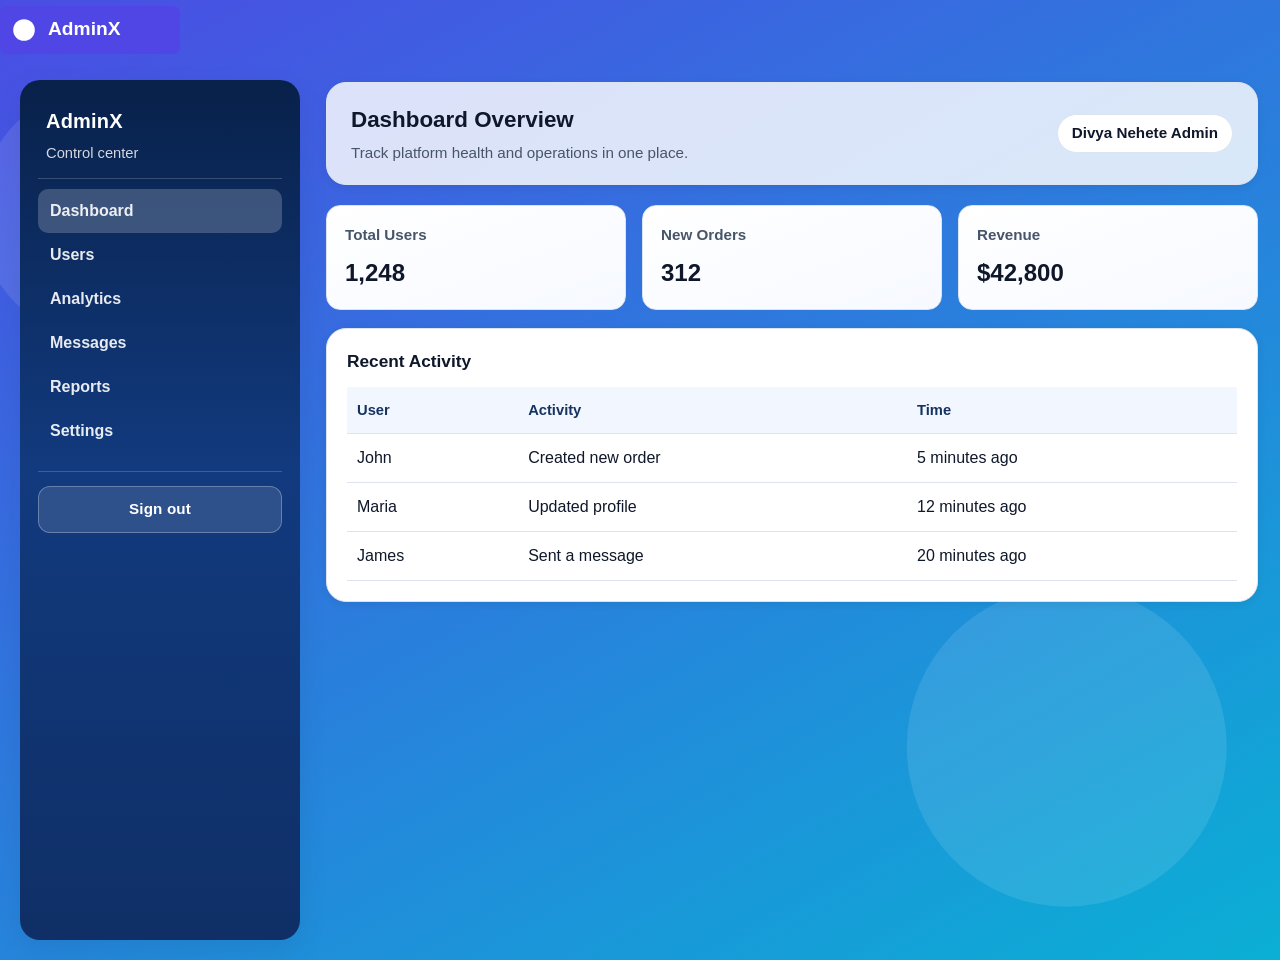
==== commit db3fd590: "my final commit" ====
--- a/index.html
+++ b/index.html
@@ -13,6 +13,10 @@
     <link rel="stylesheet" href="assets/css/style.css" />
   </head>
   <body>
+    <div class="logo">
+<img src="assets/logo/logo.svg" alt="AdminX Logo">
+</div>
+
     <div class="page">
       <aside class="sidebar" aria-label="Primary navigation">
         <div class="brand">
--- a/assets/css/style.css
+++ b/assets/css/style.css
@@ -730,3 +730,11 @@
     max-width: none;
   }
 }
+
+body{
+font-family: Arial, sans-serif;
+margin:0;
+background-image:url("../img/bg.svg");
+background-size:cover;
+background-position:center;
+}
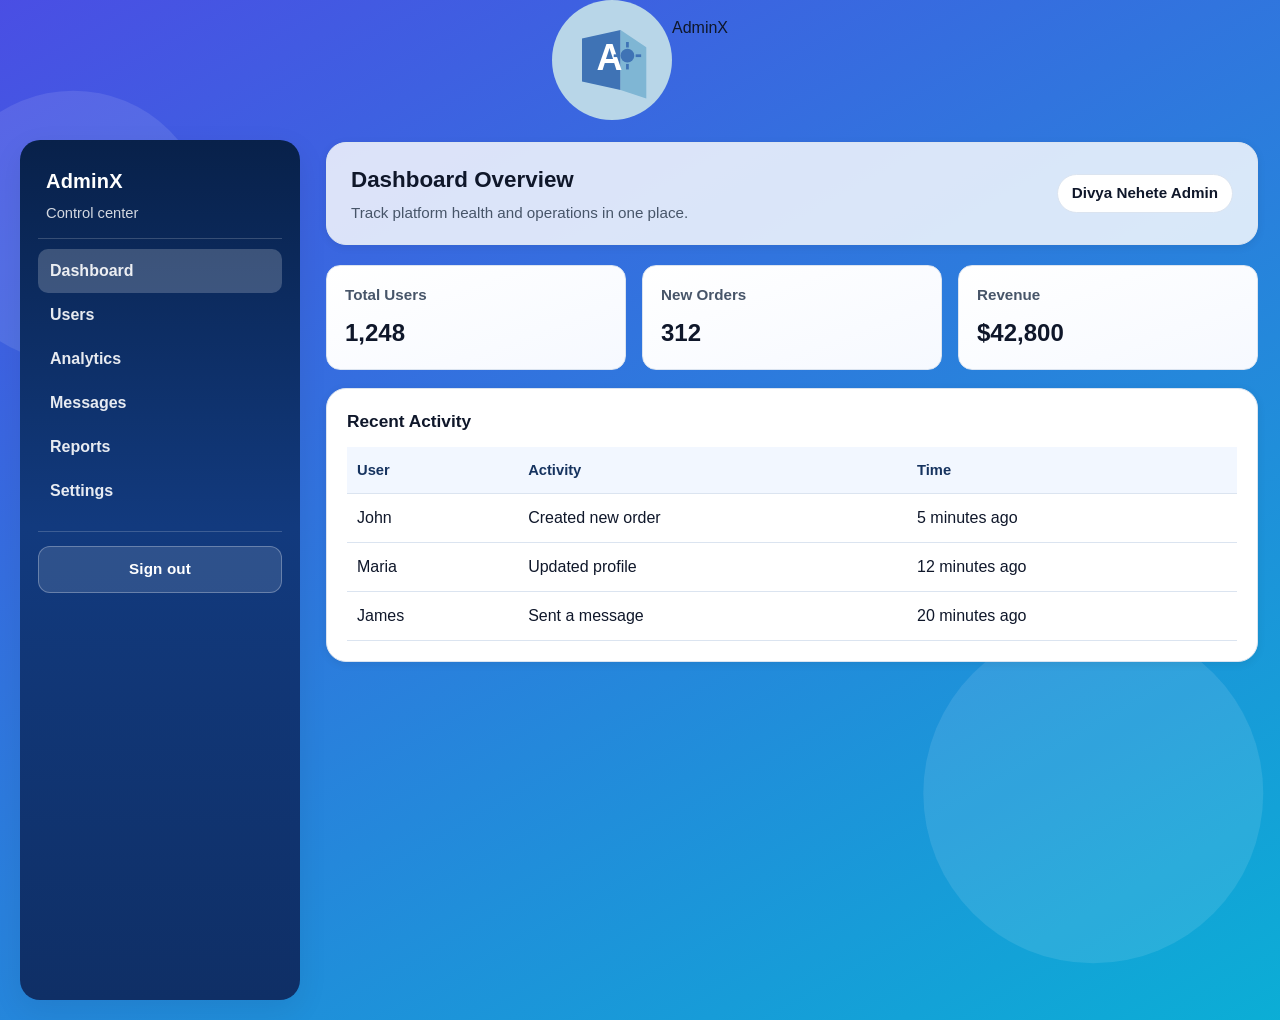
==== commit 285eeda2: "my some changes in commit" ====
--- a/index.html
+++ b/index.html
@@ -15,6 +15,7 @@
   <body>
     <div class="logo">
 <img src="assets/logo/logo.svg" alt="AdminX Logo">
+<p>AdminX</p>
 </div>
 
     <div class="page">
--- a/assets/css/style.css
+++ b/assets/css/style.css
@@ -38,6 +38,18 @@
   line-height: 1.5;
 }
 
+.logo{
+    display: flex;
+    justify-content: center;
+    align-items: left;
+    margin: 20px 40;
+}
+
+.logo img{
+    width:120px;
+}
+
+
 img {
   max-width: 100%;
   display: block;
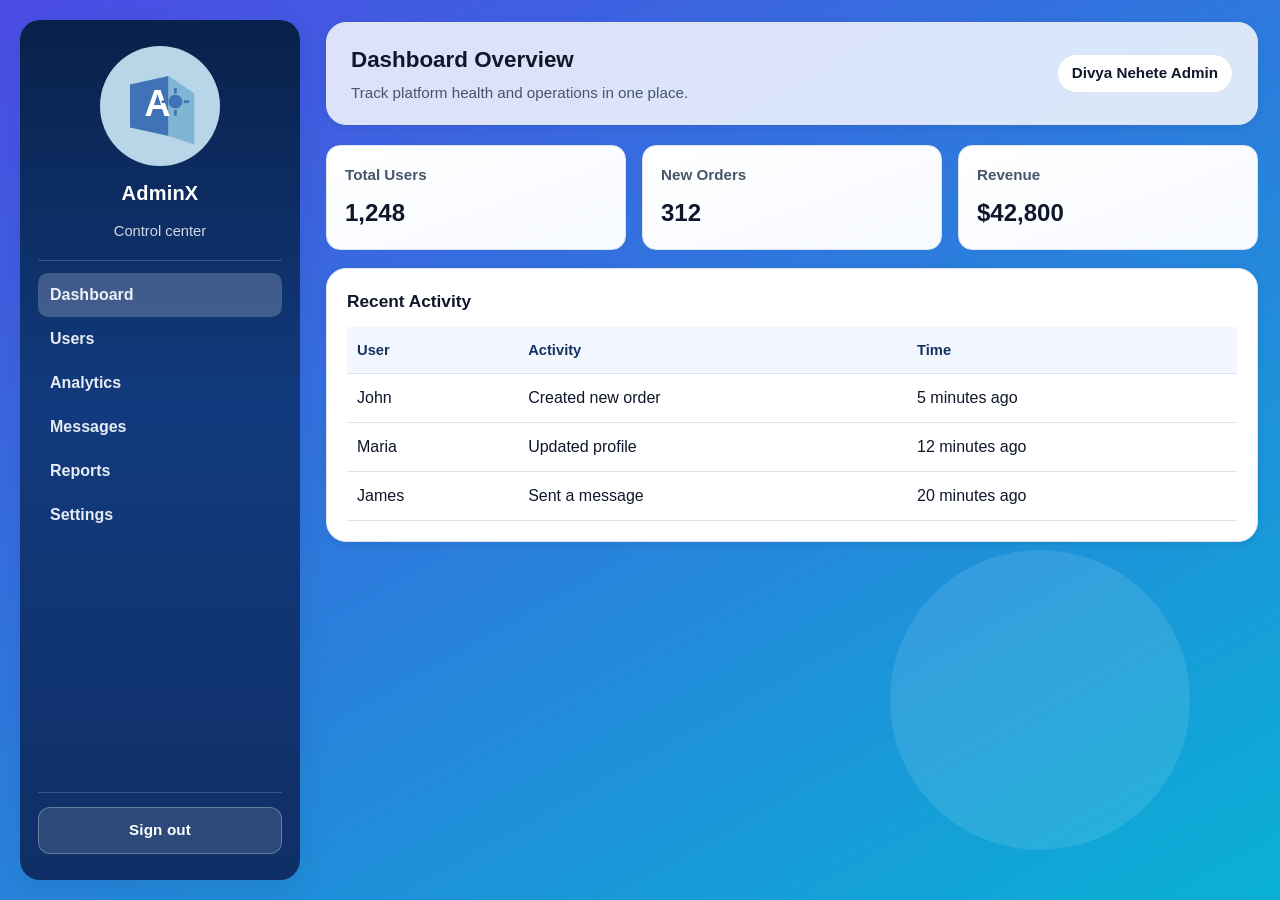
==== commit 64739e64: "Changes related to logo and whole application" ====
--- a/index.html
+++ b/index.html
@@ -13,14 +13,10 @@
     <link rel="stylesheet" href="assets/css/style.css" />
   </head>
   <body>
-    <div class="logo">
-<img src="assets/logo/logo.svg" alt="AdminX Logo">
-<p>AdminX</p>
-</div>
-
     <div class="page">
       <aside class="sidebar" aria-label="Primary navigation">
         <div class="brand">
+          <img src="assets/logo/logo.svg" alt="AdminX logo" />
           <h1>AdminX</h1>
           <p>Control center</p>
         </div>
--- a/assets/css/style.css
+++ b/assets/css/style.css
@@ -38,18 +38,6 @@
   line-height: 1.5;
 }
 
-.logo{
-    display: flex;
-    justify-content: center;
-    align-items: left;
-    margin: 20px 40;
-}
-
-.logo img{
-    width:120px;
-}
-
-
 img {
   max-width: 100%;
   display: block;
@@ -79,12 +67,22 @@
   top: 20px;
   height: calc(100vh - 40px);
   overflow: auto;
+  display: flex;
+  flex-direction: column;
 }
 
 .brand {
-  padding: 0 8px 14px;
-  margin-bottom: 10px;
+  display: grid;
+  justify-items: center;
+  text-align: center;
+  gap: 12px;
+  padding: 0 8px 18px;
+  margin-bottom: 12px;
   border-bottom: 1px solid rgba(255, 255, 255, 0.18);
+}
+
+.brand img {
+  width: 120px;
 }
 
 .brand h1 {
@@ -94,9 +92,13 @@
 }
 
 .brand p {
-  margin: 6px 0 0;
+  margin: 0;
   color: rgba(255, 255, 255, 0.82);
   font-size: 0.92rem;
+}
+
+.sidebar nav {
+  flex: 1;
 }
 
 .nav-list,
@@ -743,10 +745,8 @@
   }
 }
 
-body{
-font-family: Arial, sans-serif;
-margin:0;
-background-image:url("../img/bg.svg");
-background-size:cover;
-background-position:center;
-}+body {
+  background-image: url("../img/bg.svg");
+  background-size: cover;
+  background-position: center;
+}
